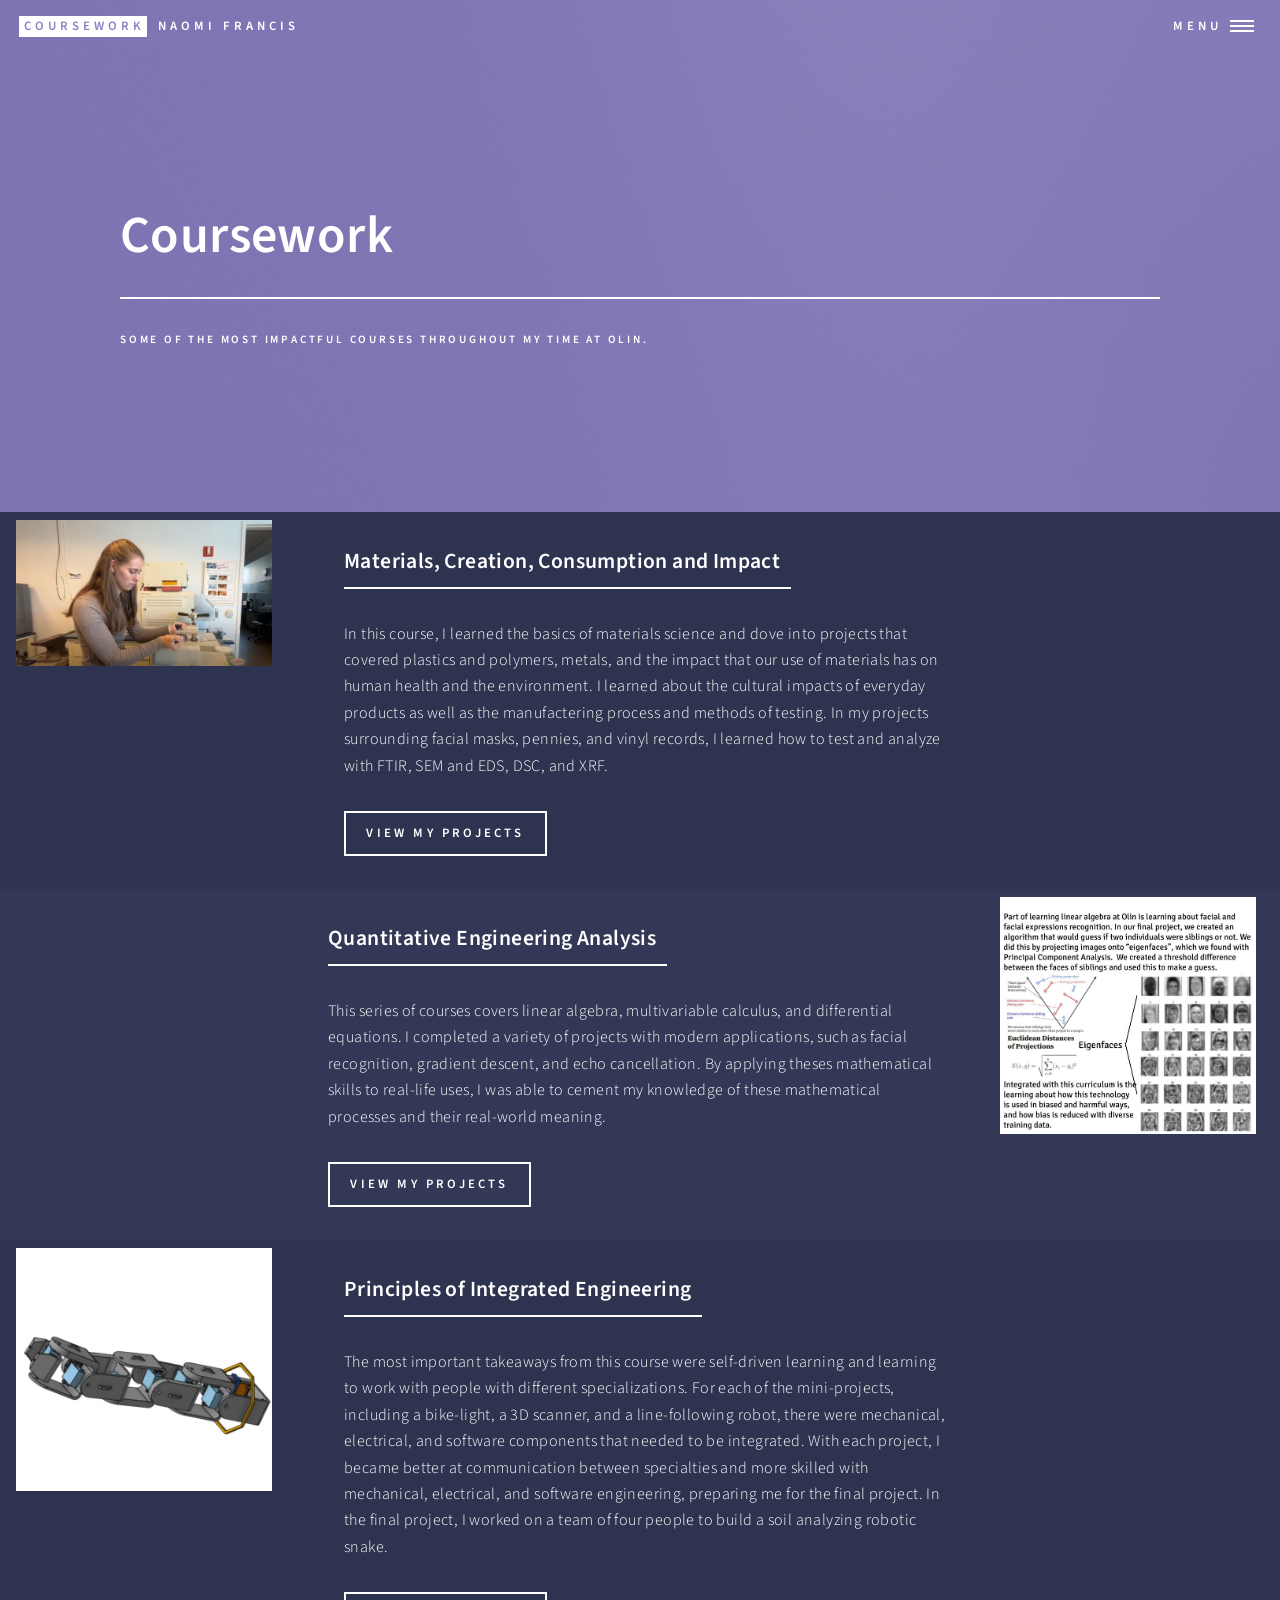
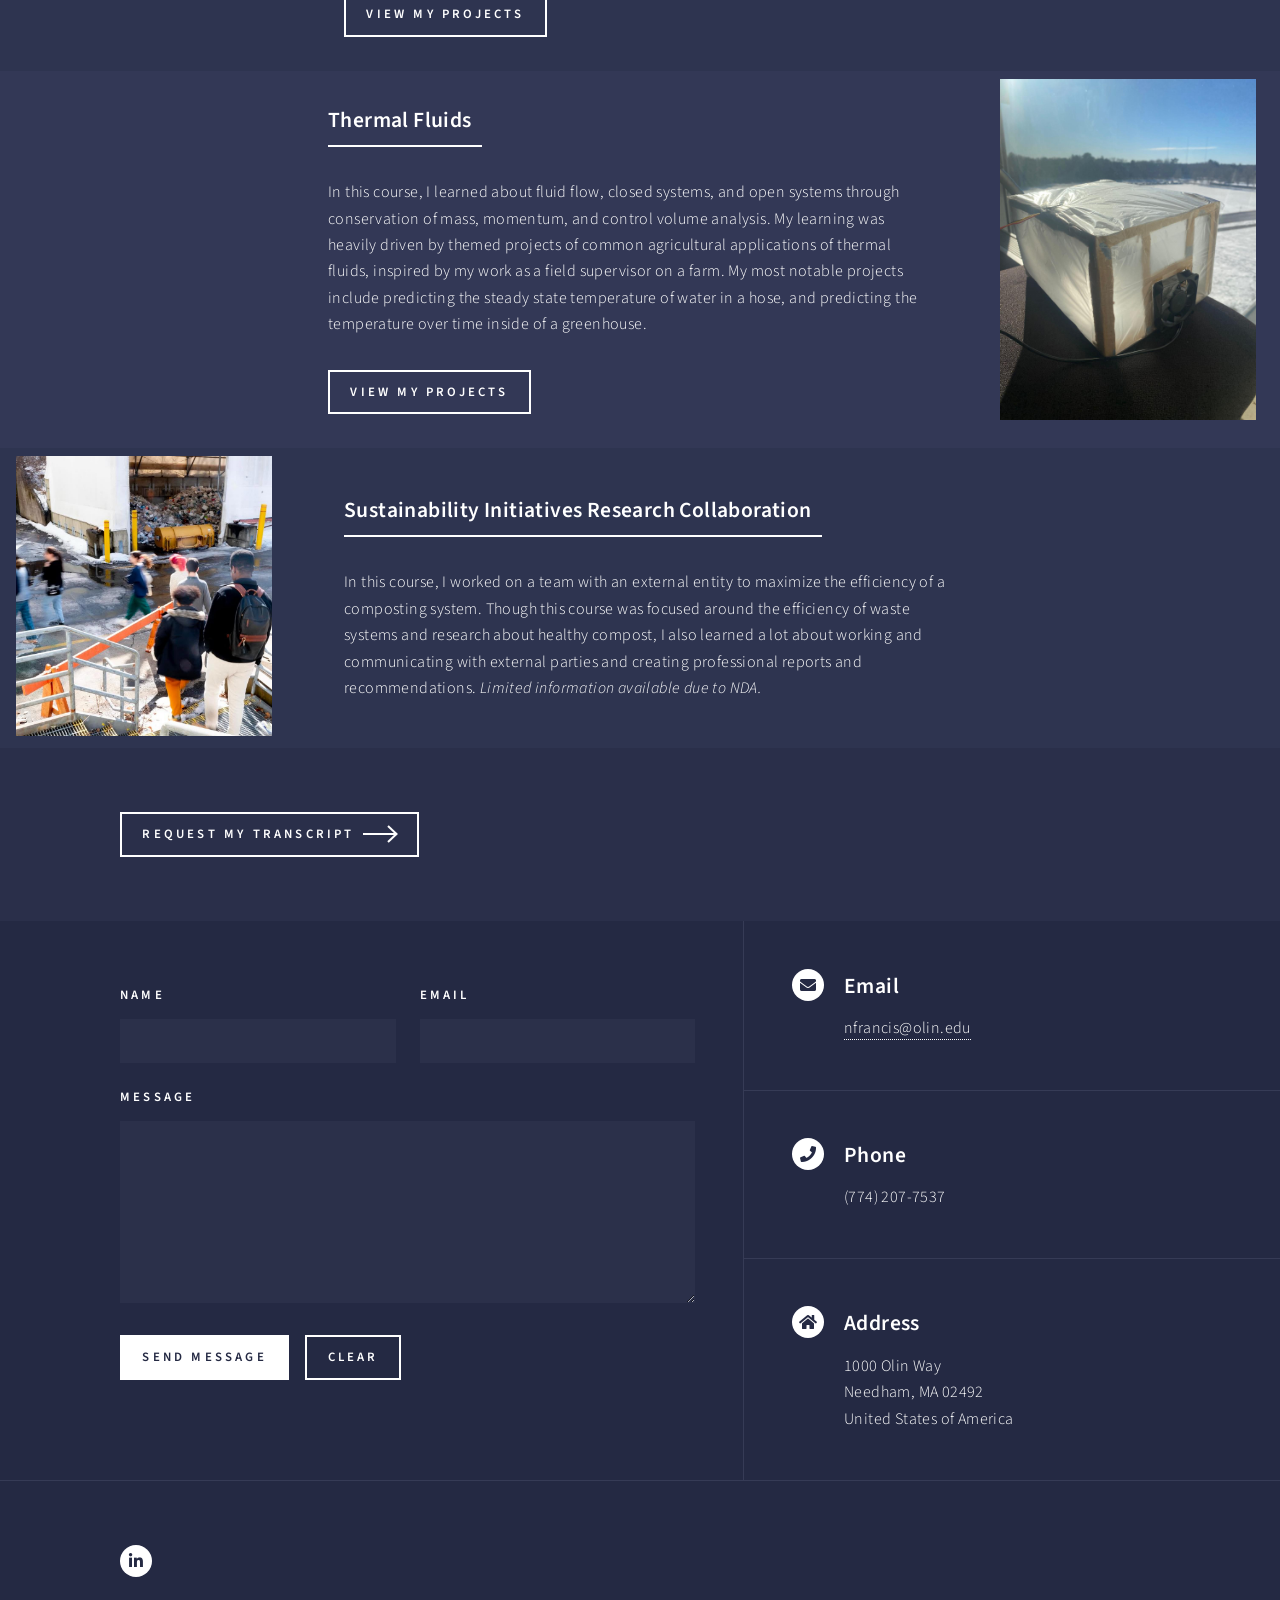
==== coursework.html @ d0ff85a9 "Add files via upload" ====
<!DOCTYPE HTML>
<!--
	Forty by HTML5 UP
	html5up.net | @ajlkn
	Free for personal and commercial use under the CCA 3.0 license (html5up.net/license)
-->
<html>
	<head>
		<title>Coursework - Naomi Francis</title>
		<meta charset="utf-8" />
		<meta name="viewport" content="width=device-width, initial-scale=1, user-scalable=no" />
		<link rel="stylesheet" href="assets/css/main.css" />
		<noscript><link rel="stylesheet" href="assets/css/noscript.css" /></noscript>
	</head>
	<body class="is-preload">

		<!-- Wrapper -->
			<div id="wrapper">

				<!-- Header -->
				<!-- Note: The "styleN" class below should match that of the banner element. -->
					<header id="header" class="alt style2">
						<a href="index.html" class="logo"><strong>Coursework</strong> <span>Naomi Francis</span></a>
						<nav>
							<a href="#menu">Menu</a>
						</nav>
					</header>

				<!-- Menu -->
					<nav id="menu">
						<ul class="links">
							<li><a href="index.html">Home</a></li>
							<li><a href="projects.html">Projects</a></li>
							<li><a href="coursework.html">Coursework</a></li>
						</ul>
						<ul class="actions stacked">
							<li><a href="mailto:nfrancis@olin.edu" class="button primary fit">Contact Me</a></li>
						</ul>
					</nav>

				<!-- Banner -->
				<!-- Note: The "styleN" class below should match that of the header element. -->
					<section id="banner" class="style2">
						<div class="inner">
							<span class="image">
								<img src="images/pic07.jpg" alt="" />
							</span>
							<header class="major">
								<h1>Coursework</h1>
							</header>
							<div class="content">
								<p>Some of the most impactful courses throughout my time at Olin.</p>
							</div>
						</div>
					</section>

				<!-- Main -->
					<div id="main">
						<!-- Two -->
							<section id="two" class="spotlights">
								<section>
									<a href="mcci.html" class="image left">
										<img src="images/naomi_mcci.jpg" alt="" data-position="center center" />
									</a>
									<div class="content">
										<div class="inner">
											<header class="major">
												<h3>Materials, Creation, Consumption and Impact</h3>
											</header>
											<p>In this course, I learned the basics of materials science and dove into projects that covered plastics and polymers, metals, and the impact that our use of materials has on human health and the environment. I learned about the cultural impacts of everyday products as well as the manufactering process and methods of testing. In my projects surrounding facial masks, pennies, and vinyl records, I learned how to test and analyze with FTIR, SEM and EDS, DSC, and XRF.</p>
											<ul class="actions">
												<li><a href="mcci.html" class="button">View my Projects</a></li>
											</ul>
										</div>
									</div>
								</section>
								<section id="two" class="spotlights">
								
									<a href="qea.html" class="image left">
										<img src="images/facerecognition.jpg" alt="" data-position="center center" />
									</a>
									<div class="content">
										<div class="inner">
											<header class="major">
												<h3>Quantitative Engineering Analysis</h3>
											</header>
											<p>This series of courses covers linear algebra, multivariable calculus, and differential equations. I completed a variety of projects with modern applications, such as facial recognition, gradient descent, and echo cancellation. By applying theses mathematical skills to real-life uses, I was able to cement my knowledge of these mathematical processes and their real-world meaning.</p>
											<ul class="actions">
												<li><a href="qea.html" class="button">View my Projects</a></li>
											</ul>
										</div>
									</div>
								</section>
                                <section id="two" class="spotlights">
								
									<a href="pie.html" class="image left">
										<img src="images/cad_assembly_skeleton.jpg" alt="" data-position="center center" />
									</a>
									<div class="content">
										<div class="inner">
											<header class="major">
												<h3>Principles of Integrated Engineering</h3>
											</header>
											<p>The most important takeaways from this course were self-driven learning and learning to work with people with different specializations. For each of the mini-projects, including a bike-light, a 3D scanner, and a line-following robot, there were mechanical, electrical, and software components that needed to be integrated. With each project, I became better at communication between specialties and more skilled with mechanical, electrical, and software engineering, preparing me for the final project. In the final project, I worked on a team of four people to build a soil analyzing robotic snake.</p>
											<ul class="actions">
												<li><a href="pie.html" class="button">View My Projects</a></li>
											</ul>
										</div>
									</div>
								</section>
                                <section id="two" class="spotlights">
								
									<a href="thermo.html" class="image left">
										<img src="images/thermo_greenhouse.jpeg" alt="" data-position="center center" />
									</a>
									<div class="content">
										<div class="inner">
											<header class="major">
												<h3>Thermal Fluids</h3>
											</header>
											<p>In this course, I learned about fluid flow, closed systems, and open systems through conservation of mass, momentum, and control volume analysis. My learning was heavily driven by themed projects of common agricultural applications of thermal fluids, inspired by my work as a field supervisor on a farm. My most notable projects include predicting the steady state temperature of water in a hose, and predicting the temperature over time inside of a greenhouse.</p>
											<ul class="actions">
												<li><a href="thermo.html" class="button">View My Projects</a></li>
											</ul>
										</div>
									</div>
								</section>
                                <section id="two" class="spotlights">
								
									<a href="https://www.instagram.com/p/DHBxiV6Ohx3/?igsh=YmY4MmhhcHZzOHc2" class="image left">
										<img src="images/sirc_phot.jpg" alt="" data-position="center center" />
									</a>
									<div class="content">
										<div class="inner"> 
											<header class="major">
												<h3>Sustainability Initiatives Research Collaboration</h3>
											</header>
											<p>In this course, I worked on a team with an external entity to maximize the efficiency of a composting system. Though this course was focused around the efficiency of waste systems and research about healthy compost, I also learned a lot about working and communicating with external parties and creating professional reports and recommendations. <italic>Limited information available due to NDA.</italic></p>
										</div>
									</div>
								</section>
                            </section>
						<!-- Three - request a transcript -->
							<section id="three">
								<div class="inner">
									<ul class="actions">
										<li><a href="mailto:nfrancis@olin.edu?subject=Transcript%20Request&body=I%20would%20like%20to%20be%20sent%20a%20copy%20of%20your%20transcript." class="button next">Request My Transcript</a></li>
									</ul>
								</div>
							</section>

					</div>

				<!-- Contact -->
					<section id="contact">
						<div class="inner">
							<section>
								<form method="post" action="https://formspree.io/f/xkogjvvo">
									<div class="fields">
										<div class="field half">
											<label for="name">Name</label>
											<input type="text" name="name" id="name" />
										</div>
										<div class="field half">
											<label for="email">Email</label>
											<input type="text" name="email" id="email" />
										</div>
										<div class="field">
											<label for="message">Message</label>
											<textarea name="message" id="message" rows="6"></textarea>
										</div>
									</div>
									<ul class="actions">
										<li><input type="submit" value="Send Message" class="primary" /></li>
										<li><input type="reset" value="Clear" /></li>
									</ul>
								</form>
							</section>
							<section class="split">
								<section>
									<div class="contact-method">
										<span class="icon solid alt fa-envelope"></span>
										<h3>Email</h3>
										<a href="mailto:nfrancis@olin.edu">nfrancis@olin.edu</a>
									</div>
								</section>
								<section>
									<div class="contact-method">
										<span class="icon solid alt fa-phone"></span>
										<h3>Phone</h3>
										<span>(774) 207-7537</span>
									</div>
								</section>
								<section>
									<div class="contact-method">
										<span class="icon solid alt fa-home"></span>
										<h3>Address</h3>
										<span>1000 Olin Way<br />
										Needham, MA 02492<br />
										United States of America</span>
									</div>
								</section>
							</section>
						</div>
					</section>

				<!-- Footer -->
					<footer id="footer">
						<div class="inner">
							<ul class="icons">
								<li><a href="https://www.linkedin.com/in/naomi-francis-53408a328/" class="icon brands alt fa-linkedin-in"><span class="label">LinkedIn</span></a></li>
							</ul>
							
						</div>
					</footer>

			</div>

		<!-- Scripts -->
			<script src="assets/js/jquery.min.js"></script>
			<script src="assets/js/jquery.scrolly.min.js"></script>
			<script src="assets/js/jquery.scrollex.min.js"></script>
			<script src="assets/js/browser.min.js"></script>
			<script src="assets/js/breakpoints.min.js"></script>
			<script src="assets/js/util.js"></script>
			<script src="assets/js/main.js"></script>

	</body>
</html>
---- assets/css/main.css ----
@import url(fontawesome-all.min.css);
@import url("https://fonts.googleapis.com/css?family=Source+Sans+Pro:300,300italic,600,600italic");

/*
	Forty by HTML5 UP
	html5up.net | @ajlkn
	Free for personal and commercial use under the CCA 3.0 license (html5up.net/license)
*/

html, body, div, span, applet, object,
iframe, h1, h2, h3, h4, h5, h6, p, blockquote,
pre, a, abbr, acronym, address, big, cite,
code, del, dfn, em, img, ins, kbd, q, s, samp,
small, strike, strong, sub, sup, tt, var, b,
u, i, center, dl, dt, dd, ol, ul, li, fieldset,
form, label, legend, table, caption, tbody,
tfoot, thead, tr, th, td, article, aside,
canvas, details, embed, figure, figcaption,
footer, header, hgroup, menu, nav, output, ruby,
section, summary, time, mark, audio, video {
	margin: 0;
	padding: 0;
	border: 0;
	font-size: 100%;
	font: inherit;
	vertical-align: baseline;}

article, aside, details, figcaption, figure,
footer, header, hgroup, menu, nav, section {
	display: block;}

body {
	line-height: 1;
}

ol, ul {
	list-style: none;
}

blockquote, q {
	quotes: none;
}

	blockquote:before, blockquote:after, q:before, q:after {
		content: '';
		content: none;
	}

table {
	border-collapse: collapse;
	border-spacing: 0;
}

body {
	-webkit-text-size-adjust: none;
}

mark {
	background-color: transparent;
	color: inherit;
}

input::-moz-focus-inner {
	border: 0;
	padding: 0;
}

input, select, textarea {
	-moz-appearance: none;
	-webkit-appearance: none;
	-ms-appearance: none;
	appearance: none;
}

/* Basic */

	@-ms-viewport {
		width: device-width;
	}

	body {
		-ms-overflow-style: scrollbar;
	}

	@media screen and (max-width: 480px) {

		html, body {
			min-width: 320px;
		}

	}

	html {
		box-sizing: border-box;
	}

	*, *:before, *:after {
		box-sizing: inherit;
	}

	body {
		background: #242943;
	}

		body.is-preload *, body.is-preload *:before, body.is-preload *:after {
			-moz-animation: none !important;
			-webkit-animation: none !important;
			-ms-animation: none !important;
			animation: none !important;
			-moz-transition: none !important;
			-webkit-transition: none !important;
			-ms-transition: none !important;
			transition: none !important;
		}

/* Type */

	body, input, select, textarea {
		color: #ffffff;
		font-family: "Source Sans Pro", Helvetica, sans-serif;
		font-size: 17pt;
		font-weight: 300;
		letter-spacing: 0.025em;
		line-height: 1.65;
	}

		@media screen and (max-width: 1680px) {

			body, input, select, textarea {
				font-size: 14pt;
			}

		}

		@media screen and (max-width: 1280px) {

			body, input, select, textarea {
				font-size: 12pt;
			}

		}

		@media screen and (max-width: 360px) {

			body, input, select, textarea {
				font-size: 11pt;
			}

		}

	a {
		-moz-transition: color 0.2s ease-in-out, border-bottom-color 0.2s ease-in-out;
		-webkit-transition: color 0.2s ease-in-out, border-bottom-color 0.2s ease-in-out;
		-ms-transition: color 0.2s ease-in-out, border-bottom-color 0.2s ease-in-out;
		transition: color 0.2s ease-in-out, border-bottom-color 0.2s ease-in-out;
		border-bottom: dotted 1px;
		color: inherit;
		text-decoration: none;
	}

		a:hover {
			border-bottom-color: transparent;
			color: #9bf1ff !important;
		}

		a:active {
			color: #53e3fb !important;
		}

	strong, b {
		color: #ffffff;
		font-weight: 600;
	}

	em, i {
		font-style: italic;
	}

	p {
		margin: 0 0 2em 0;
	}

	h1, h2, h3, h4, h5, h6 {
		color: #ffffff;
		font-weight: 600;
		line-height: 1.65;
		margin: 0 0 1em 0;
	}

		h1 a, h2 a, h3 a, h4 a, h5 a, h6 a {
			color: inherit;
			border-bottom: 0;
		}

	h1 {
		font-size: 2.5em;
	}

	h2 {
		font-size: 1.75em;
	}

	h3 {
		font-size: 1.35em;
	}

	h4 {
		font-size: 1.1em;
	}

	h5 {
		font-size: 0.9em;
	}

	h6 {
		font-size: 0.7em;
	}

	@media screen and (max-width: 736px) {

		h1 {
			font-size: 2em;
		}

		h2 {
			font-size: 1.5em;
		}

		h3 {
			font-size: 1.25em;
		}

	}

	sub {
		font-size: 0.8em;
		position: relative;
		top: 0.5em;
	}

	sup {
		font-size: 0.8em;
		position: relative;
		top: -0.5em;
	}

	blockquote {
		border-left: solid 4px rgba(212, 212, 255, 0.1);
		font-style: italic;
		margin: 0 0 2em 0;
		padding: 0.5em 0 0.5em 2em;
	}

	italic {
		font-style: italic;
	}

	code {
		background: rgba(212, 212, 255, 0.035);
		font-family: "Courier New", monospace;
		font-size: 0.9em;
		margin: 0 0.25em;
		padding: 0.25em 0.65em;
	}

	pre {
		-webkit-overflow-scrolling: touch;
		font-family: "Courier New", monospace;
		font-size: 0.9em;
		margin: 0 0 2em 0;
	}

		pre code {
			display: block;
			line-height: 1.75;
			padding: 1em 1.5em;
			overflow-x: auto;
		}

	hr {
		border: 0;
		border-bottom: solid 1px rgba(212, 212, 255, 0.1);
		margin: 2em 0;
	}

		hr.major {
			margin: 3em 0;
		}

	.align-left {
		text-align: left;
	}

	.align-center {
		text-align: center;
	}

	.align-right {
		text-align: right;
	}

/* Row */

	.row {
		display: flex;
		flex-wrap: wrap;
		box-sizing: border-box;
		align-items: stretch;
	}

		.row > * {
			box-sizing: border-box;
		}

		.row.gtr-uniform > * > :last-child {
			margin-bottom: 0;
		}

		.row.aln-left {
			justify-content: flex-start;
		}

		.row.aln-center {
			justify-content: center;
		}

		.row.aln-right {
			justify-content: flex-end;
		}

		.row.aln-top {
			align-items: flex-start;
		}

		.row.aln-middle {
			align-items: center;
		}

		.row.aln-bottom {
			align-items: flex-end;
		}

		.row > .imp {
			order: -1;
		}

		.row > .col-1 {
			width: 8.33333%;
		}

		.row > .off-1 {
			margin-left: 8.33333%;
		}

		.row > .col-2 {
			width: 16.66667%;
		}

		.row > .off-2 {
			margin-left: 16.66667%;
		}

		.row > .col-3 {
			width: 25%;
		}

		.row > .off-3 {
			margin-left: 25%;
		}

		.row > .col-4 {
			width: 33.33333%;
		}

		.row > .off-4 {
			margin-left: 33.33333%;
		}

		.row > .col-5 {
			width: 41.66667%;
		}

		.row > .off-5 {
			margin-left: 41.66667%;
		}

		.row > .col-6 {
			width: 50%;
		}

		.row > .off-6 {
			margin-left: 50%;
		}

		.row > .col-7 {
			width: 58.33333%;
		}

		.row > .off-7 {
			margin-left: 58.33333%;
		}

		.row > .col-8 {
			width: 66.66667%;
		}

		.row > .off-8 {
			margin-left: 66.66667%;
		}

		.row > .col-9 {
			width: 75%;
		}

		.row > .off-9 {
			margin-left: 75%;
		}

		.row > .col-10 {
			width: 83.33333%;
		}

		.row > .off-10 {
			margin-left: 83.33333%;
		}

		.row > .col-11 {
			width: 91.66667%;
		}

		.row > .off-11 {
			margin-left: 91.66667%;
		}

		.row > .col-12 {
			width: 100%;
		}

		.row > .off-12 {
			margin-left: 100%;
		}

		.row.gtr-0 {
			margin-top: 0;
			margin-left: 0em;
		}

			.row.gtr-0 > * {
				padding: 0 0 0 0em;
			}

			.row.gtr-0.gtr-uniform {
				margin-top: 0em;
			}

				.row.gtr-0.gtr-uniform > * {
					padding-top: 0em;
				}

		.row.gtr-25 {
			margin-top: 0;
			margin-left: -0.5em;
		}

			.row.gtr-25 > * {
				padding: 0 0 0 0.5em;
			}

			.row.gtr-25.gtr-uniform {
				margin-top: -0.5em;
			}

				.row.gtr-25.gtr-uniform > * {
					padding-top: 0.5em;
				}

		.row.gtr-50 {
			margin-top: 0;
			margin-left: -1em;
		}

			.row.gtr-50 > * {
				padding: 0 0 0 1em;
			}

			.row.gtr-50.gtr-uniform {
				margin-top: -1em;
			}

				.row.gtr-50.gtr-uniform > * {
					padding-top: 1em;
				}

		.row {
			margin-top: 0;
			margin-left: -2em;
		}

			.row > * {
				padding: 0 0 0 2em;
			}

			.row.gtr-uniform {
				margin-top: -2em;
			}

				.row.gtr-uniform > * {
					padding-top: 2em;
				}

		.row.gtr-150 {
			margin-top: 0;
			margin-left: -3em;
		}

			.row.gtr-150 > * {
				padding: 0 0 0 3em;
			}

			.row.gtr-150.gtr-uniform {
				margin-top: -3em;
			}

				.row.gtr-150.gtr-uniform > * {
					padding-top: 3em;
				}

		.row.gtr-200 {
			margin-top: 0;
			margin-left: -4em;
		}

			.row.gtr-200 > * {
				padding: 0 0 0 4em;
			}

			.row.gtr-200.gtr-uniform {
				margin-top: -4em;
			}

				.row.gtr-200.gtr-uniform > * {
					padding-top: 4em;
				}

		@media screen and (max-width: 1680px) {

			.row {
				display: flex;
				flex-wrap: wrap;
				box-sizing: border-box;
				align-items: stretch;
			}

				.row > * {
					box-sizing: border-box;
				}

				.row.gtr-uniform > * > :last-child {
					margin-bottom: 0;
				}

				.row.aln-left {
					justify-content: flex-start;
				}

				.row.aln-center {
					justify-content: center;
				}

				.row.aln-right {
					justify-content: flex-end;
				}

				.row.aln-top {
					align-items: flex-start;
				}

				.row.aln-middle {
					align-items: center;
				}

				.row.aln-bottom {
					align-items: flex-end;
				}

				.row > .imp-xlarge {
					order: -1;
				}

				.row > .col-1-xlarge {
					width: 8.33333%;
				}

				.row > .off-1-xlarge {
					margin-left: 8.33333%;
				}

				.row > .col-2-xlarge {
					width: 16.66667%;
				}

				.row > .off-2-xlarge {
					margin-left: 16.66667%;
				}

				.row > .col-3-xlarge {
					width: 25%;
				}

				.row > .off-3-xlarge {
					margin-left: 25%;
				}

				.row > .col-4-xlarge {
					width: 33.33333%;
				}

				.row > .off-4-xlarge {
					margin-left: 33.33333%;
				}

				.row > .col-5-xlarge {
					width: 41.66667%;
				}

				.row > .off-5-xlarge {
					margin-left: 41.66667%;
				}

				.row > .col-6-xlarge {
					width: 50%;
				}

				.row > .off-6-xlarge {
					margin-left: 50%;
				}

				.row > .col-7-xlarge {
					width: 58.33333%;
				}

				.row > .off-7-xlarge {
					margin-left: 58.33333%;
				}

				.row > .col-8-xlarge {
					width: 66.66667%;
				}

				.row > .off-8-xlarge {
					margin-left: 66.66667%;
				}

				.row > .col-9-xlarge {
					width: 75%;
				}

				.row > .off-9-xlarge {
					margin-left: 75%;
				}

				.row > .col-10-xlarge {
					width: 83.33333%;
				}

				.row > .off-10-xlarge {
					margin-left: 83.33333%;
				}

				.row > .col-11-xlarge {
					width: 91.66667%;
				}

				.row > .off-11-xlarge {
					margin-left: 91.66667%;
				}

				.row > .col-12-xlarge {
					width: 100%;
				}

				.row > .off-12-xlarge {
					margin-left: 100%;
				}

				.row.gtr-0 {
					margin-top: 0;
					margin-left: 0em;
				}

					.row.gtr-0 > * {
						padding: 0 0 0 0em;
					}

					.row.gtr-0.gtr-uniform {
						margin-top: 0em;
					}

						.row.gtr-0.gtr-uniform > * {
							padding-top: 0em;
						}

				.row.gtr-25 {
					margin-top: 0;
					margin-left: -0.5em;
				}

					.row.gtr-25 > * {
						padding: 0 0 0 0.5em;
					}

					.row.gtr-25.gtr-uniform {
						margin-top: -0.5em;
					}

						.row.gtr-25.gtr-uniform > * {
							padding-top: 0.5em;
						}

				.row.gtr-50 {
					margin-top: 0;
					margin-left: -1em;
				}

					.row.gtr-50 > * {
						padding: 0 0 0 1em;
					}

					.row.gtr-50.gtr-uniform {
						margin-top: -1em;
					}

						.row.gtr-50.gtr-uniform > * {
							padding-top: 1em;
						}

				.row {
					margin-top: 0;
					margin-left: -2em;
				}

					.row > * {
						padding: 0 0 0 2em;
					}

					.row.gtr-uniform {
						margin-top: -2em;
					}

						.row.gtr-uniform > * {
							padding-top: 2em;
						}

				.row.gtr-150 {
					margin-top: 0;
					margin-left: -3em;
				}

					.row.gtr-150 > * {
						padding: 0 0 0 3em;
					}

					.row.gtr-150.gtr-uniform {
						margin-top: -3em;
					}

						.row.gtr-150.gtr-uniform > * {
							padding-top: 3em;
						}

				.row.gtr-200 {
					margin-top: 0;
					margin-left: -4em;
				}

					.row.gtr-200 > * {
						padding: 0 0 0 4em;
					}

					.row.gtr-200.gtr-uniform {
						margin-top: -4em;
					}

						.row.gtr-200.gtr-uniform > * {
							padding-top: 4em;
						}

		}

		@media screen and (max-width: 1280px) {

			.row {
				display: flex;
				flex-wrap: wrap;
				box-sizing: border-box;
				align-items: stretch;
			}

				.row > * {
					box-sizing: border-box;
				}

				.row.gtr-uniform > * > :last-child {
					margin-bottom: 0;
				}

				.row.aln-left {
					justify-content: flex-start;
				}

				.row.aln-center {
					justify-content: center;
				}

				.row.aln-right {
					justify-content: flex-end;
				}

				.row.aln-top {
					align-items: flex-start;
				}

				.row.aln-middle {
					align-items: center;
				}

				.row.aln-bottom {
					align-items: flex-end;
				}

				.row > .imp-large {
					order: -1;
				}

				.row > .col-1-large {
					width: 8.33333%;
				}

				.row > .off-1-large {
					margin-left: 8.33333%;
				}

				.row > .col-2-large {
					width: 16.66667%;
				}

				.row > .off-2-large {
					margin-left: 16.66667%;
				}

				.row > .col-3-large {
					width: 25%;
				}

				.row > .off-3-large {
					margin-left: 25%;
				}

				.row > .col-4-large {
					width: 33.33333%;
				}

				.row > .off-4-large {
					margin-left: 33.33333%;
				}

				.row > .col-5-large {
					width: 41.66667%;
				}

				.row > .off-5-large {
					margin-left: 41.66667%;
				}

				.row > .col-6-large {
					width: 50%;
				}

				.row > .off-6-large {
					margin-left: 50%;
				}

				.row > .col-7-large {
					width: 58.33333%;
				}

				.row > .off-7-large {
					margin-left: 58.33333%;
				}

				.row > .col-8-large {
					width: 66.66667%;
				}

				.row > .off-8-large {
					margin-left: 66.66667%;
				}

				.row > .col-9-large {
					width: 75%;
				}

				.row > .off-9-large {
					margin-left: 75%;
				}

				.row > .col-10-large {
					width: 83.33333%;
				}

				.row > .off-10-large {
					margin-left: 83.33333%;
				}

				.row > .col-11-large {
					width: 91.66667%;
				}

				.row > .off-11-large {
					margin-left: 91.66667%;
				}

				.row > .col-12-large {
					width: 100%;
				}

				.row > .off-12-large {
					margin-left: 100%;
				}

				.row.gtr-0 {
					margin-top: 0;
					margin-left: 0em;
				}

					.row.gtr-0 > * {
						padding: 0 0 0 0em;
					}

					.row.gtr-0.gtr-uniform {
						margin-top: 0em;
					}

						.row.gtr-0.gtr-uniform > * {
							padding-top: 0em;
						}

				.row.gtr-25 {
					margin-top: 0;
					margin-left: -0.375em;
				}

					.row.gtr-25 > * {
						padding: 0 0 0 0.375em;
					}

					.row.gtr-25.gtr-uniform {
						margin-top: -0.375em;
					}

						.row.gtr-25.gtr-uniform > * {
							padding-top: 0.375em;
						}

				.row.gtr-50 {
					margin-top: 0;
					margin-left: -0.75em;
				}

					.row.gtr-50 > * {
						padding: 0 0 0 0.75em;
					}

					.row.gtr-50.gtr-uniform {
						margin-top: -0.75em;
					}

						.row.gtr-50.gtr-uniform > * {
							padding-top: 0.75em;
						}

				.row {
					margin-top: 0;
					margin-left: -1.5em;
				}

					.row > * {
						padding: 0 0 0 1.5em;
					}

					.row.gtr-uniform {
						margin-top: -1.5em;
					}

						.row.gtr-uniform > * {
							padding-top: 1.5em;
						}

				.row.gtr-150 {
					margin-top: 0;
					margin-left: -2.25em;
				}

					.row.gtr-150 > * {
						padding: 0 0 0 2.25em;
					}

					.row.gtr-150.gtr-uniform {
						margin-top: -2.25em;
					}

						.row.gtr-150.gtr-uniform > * {
							padding-top: 2.25em;
						}

				.row.gtr-200 {
					margin-top: 0;
					margin-left: -3em;
				}

					.row.gtr-200 > * {
						padding: 0 0 0 3em;
					}

					.row.gtr-200.gtr-uniform {
						margin-top: -3em;
					}

						.row.gtr-200.gtr-uniform > * {
							padding-top: 3em;
						}

		}

		@media screen and (max-width: 980px) {

			.row {
				display: flex;
				flex-wrap: wrap;
				box-sizing: border-box;
				align-items: stretch;
			}

				.row > * {
					box-sizing: border-box;
				}

				.row.gtr-uniform > * > :last-child {
					margin-bottom: 0;
				}

				.row.aln-left {
					justify-content: flex-start;
				}

				.row.aln-center {
					justify-content: center;
				}

				.row.aln-right {
					justify-content: flex-end;
				}

				.row.aln-top {
					align-items: flex-start;
				}

				.row.aln-middle {
					align-items: center;
				}

				.row.aln-bottom {
					align-items: flex-end;
				}

				.row > .imp-medium {
					order: -1;
				}

				.row > .col-1-medium {
					width: 8.33333%;
				}

				.row > .off-1-medium {
					margin-left: 8.33333%;
				}

				.row > .col-2-medium {
					width: 16.66667%;
				}

				.row > .off-2-medium {
					margin-left: 16.66667%;
				}

				.row > .col-3-medium {
					width: 25%;
				}

				.row > .off-3-medium {
					margin-left: 25%;
				}

				.row > .col-4-medium {
					width: 33.33333%;
				}

				.row > .off-4-medium {
					margin-left: 33.33333%;
				}

				.row > .col-5-medium {
					width: 41.66667%;
				}

				.row > .off-5-medium {
					margin-left: 41.66667%;
				}

				.row > .col-6-medium {
					width: 50%;
				}

				.row > .off-6-medium {
					margin-left: 50%;
				}

				.row > .col-7-medium {
					width: 58.33333%;
				}

				.row > .off-7-medium {
					margin-left: 58.33333%;
				}

				.row > .col-8-medium {
					width: 66.66667%;
				}

				.row > .off-8-medium {
					margin-left: 66.66667%;
				}

				.row > .col-9-medium {
					width: 75%;
				}

				.row > .off-9-medium {
					margin-left: 75%;
				}

				.row > .col-10-medium {
					width: 83.33333%;
				}

				.row > .off-10-medium {
					margin-left: 83.33333%;
				}

				.row > .col-11-medium {
					width: 91.66667%;
				}

				.row > .off-11-medium {
					margin-left: 91.66667%;
				}

				.row > .col-12-medium {
					width: 100%;
				}

				.row > .off-12-medium {
					margin-left: 100%;
				}

				.row.gtr-0 {
					margin-top: 0;
					margin-left: 0em;
				}

					.row.gtr-0 > * {
						padding: 0 0 0 0em;
					}

					.row.gtr-0.gtr-uniform {
						margin-top: 0em;
					}

						.row.gtr-0.gtr-uniform > * {
							padding-top: 0em;
						}

				.row.gtr-25 {
					margin-top: 0;
					margin-left: -0.375em;
				}

					.row.gtr-25 > * {
						padding: 0 0 0 0.375em;
					}

					.row.gtr-25.gtr-uniform {
						margin-top: -0.375em;
					}

						.row.gtr-25.gtr-uniform > * {
							padding-top: 0.375em;
						}

				.row.gtr-50 {
					margin-top: 0;
					margin-left: -0.75em;
				}

					.row.gtr-50 > * {
						padding: 0 0 0 0.75em;
					}

					.row.gtr-50.gtr-uniform {
						margin-top: -0.75em;
					}

						.row.gtr-50.gtr-uniform > * {
							padding-top: 0.75em;
						}

				.row {
					margin-top: 0;
					margin-left: -1.5em;
				}

					.row > * {
						padding: 0 0 0 1.5em;
					}

					.row.gtr-uniform {
						margin-top: -1.5em;
					}

						.row.gtr-uniform > * {
							padding-top: 1.5em;
						}

				.row.gtr-150 {
					margin-top: 0;
					margin-left: -2.25em;
				}

					.row.gtr-150 > * {
						padding: 0 0 0 2.25em;
					}

					.row.gtr-150.gtr-uniform {
						margin-top: -2.25em;
					}

						.row.gtr-150.gtr-uniform > * {
							padding-top: 2.25em;
						}

				.row.gtr-200 {
					margin-top: 0;
					margin-left: -3em;
				}

					.row.gtr-200 > * {
						padding: 0 0 0 3em;
					}

					.row.gtr-200.gtr-uniform {
						margin-top: -3em;
					}

						.row.gtr-200.gtr-uniform > * {
							padding-top: 3em;
						}

		}

		@media screen and (max-width: 736px) {

			.row {
				display: flex;
				flex-wrap: wrap;
				box-sizing: border-box;
				align-items: stretch;
			}

				.row > * {
					box-sizing: border-box;
				}

				.row.gtr-uniform > * > :last-child {
					margin-bottom: 0;
				}

				.row.aln-left {
					justify-content: flex-start;
				}

				.row.aln-center {
					justify-content: center;
				}

				.row.aln-right {
					justify-content: flex-end;
				}

				.row.aln-top {
					align-items: flex-start;
				}

				.row.aln-middle {
					align-items: center;
				}

				.row.aln-bottom {
					align-items: flex-end;
				}

				.row > .imp-small {
					order: -1;
				}

				.row > .col-1-small {
					width: 8.33333%;
				}

				.row > .off-1-small {
					margin-left: 8.33333%;
				}

				.row > .col-2-small {
					width: 16.66667%;
				}

				.row > .off-2-small {
					margin-left: 16.66667%;
				}

				.row > .col-3-small {
					width: 25%;
				}

				.row > .off-3-small {
					margin-left: 25%;
				}

				.row > .col-4-small {
					width: 33.33333%;
				}

				.row > .off-4-small {
					margin-left: 33.33333%;
				}

				.row > .col-5-small {
					width: 41.66667%;
				}

				.row > .off-5-small {
					margin-left: 41.66667%;
				}

				.row > .col-6-small {
					width: 50%;
				}

				.row > .off-6-small {
					margin-left: 50%;
				}

				.row > .col-7-small {
					width: 58.33333%;
				}

				.row > .off-7-small {
					margin-left: 58.33333%;
				}

				.row > .col-8-small {
					width: 66.66667%;
				}

				.row > .off-8-small {
					margin-left: 66.66667%;
				}

				.row > .col-9-small {
					width: 75%;
				}

				.row > .off-9-small {
					margin-left: 75%;
				}

				.row > .col-10-small {
					width: 83.33333%;
				}

				.row > .off-10-small {
					margin-left: 83.33333%;
				}

				.row > .col-11-small {
					width: 91.66667%;
				}

				.row > .off-11-small {
					margin-left: 91.66667%;
				}

				.row > .col-12-small {
					width: 100%;
				}

				.row > .off-12-small {
					margin-left: 100%;
				}

				.row.gtr-0 {
					margin-top: 0;
					margin-left: 0em;
				}

					.row.gtr-0 > * {
						padding: 0 0 0 0em;
					}

					.row.gtr-0.gtr-uniform {
						margin-top: 0em;
					}

						.row.gtr-0.gtr-uniform > * {
							padding-top: 0em;
						}

				.row.gtr-25 {
					margin-top: 0;
					margin-left: -0.3125em;
				}

					.row.gtr-25 > * {
						padding: 0 0 0 0.3125em;
					}

					.row.gtr-25.gtr-uniform {
						margin-top: -0.3125em;
					}

						.row.gtr-25.gtr-uniform > * {
							padding-top: 0.3125em;
						}

				.row.gtr-50 {
					margin-top: 0;
					margin-left: -0.625em;
				}

					.row.gtr-50 > * {
						padding: 0 0 0 0.625em;
					}

					.row.gtr-50.gtr-uniform {
						margin-top: -0.625em;
					}

						.row.gtr-50.gtr-uniform > * {
							padding-top: 0.625em;
						}

				.row {
					margin-top: 0;
					margin-left: -1.25em;
				}

					.row > * {
						padding: 0 0 0 1.25em;
					}

					.row.gtr-uniform {
						margin-top: -1.25em;
					}

						.row.gtr-uniform > * {
							padding-top: 1.25em;
						}

				.row.gtr-150 {
					margin-top: 0;
					margin-left: -1.875em;
				}

					.row.gtr-150 > * {
						padding: 0 0 0 1.875em;
					}

					.row.gtr-150.gtr-uniform {
						margin-top: -1.875em;
					}

						.row.gtr-150.gtr-uniform > * {
							padding-top: 1.875em;
						}

				.row.gtr-200 {
					margin-top: 0;
					margin-left: -2.5em;
				}

					.row.gtr-200 > * {
						padding: 0 0 0 2.5em;
					}

					.row.gtr-200.gtr-uniform {
						margin-top: -2.5em;
					}

						.row.gtr-200.gtr-uniform > * {
							padding-top: 2.5em;
						}

		}

		@media screen and (max-width: 480px) {

			.row {
				display: flex;
				flex-wrap: wrap;
				box-sizing: border-box;
				align-items: stretch;
			}

				.row > * {
					box-sizing: border-box;
				}

				.row.gtr-uniform > * > :last-child {
					margin-bottom: 0;
				}

				.row.aln-left {
					justify-content: flex-start;
				}

				.row.aln-center {
					justify-content: center;
				}

				.row.aln-right {
					justify-content: flex-end;
				}

				.row.aln-top {
					align-items: flex-start;
				}

				.row.aln-middle {
					align-items: center;
				}

				.row.aln-bottom {
					align-items: flex-end;
				}

				.row > .imp-xsmall {
					order: -1;
				}

				.row > .col-1-xsmall {
					width: 8.33333%;
				}

				.row > .off-1-xsmall {
					margin-left: 8.33333%;
				}

				.row > .col-2-xsmall {
					width: 16.66667%;
				}

				.row > .off-2-xsmall {
					margin-left: 16.66667%;
				}

				.row > .col-3-xsmall {
					width: 25%;
				}

				.row > .off-3-xsmall {
					margin-left: 25%;
				}

				.row > .col-4-xsmall {
					width: 33.33333%;
				}

				.row > .off-4-xsmall {
					margin-left: 33.33333%;
				}

				.row > .col-5-xsmall {
					width: 41.66667%;
				}

				.row > .off-5-xsmall {
					margin-left: 41.66667%;
				}

				.row > .col-6-xsmall {
					width: 50%;
				}

				.row > .off-6-xsmall {
					margin-left: 50%;
				}

				.row > .col-7-xsmall {
					width: 58.33333%;
				}

				.row > .off-7-xsmall {
					margin-left: 58.33333%;
				}

				.row > .col-8-xsmall {
					width: 66.66667%;
				}

				.row > .off-8-xsmall {
					margin-left: 66.66667%;
				}

				.row > .col-9-xsmall {
					width: 75%;
				}

				.row > .off-9-xsmall {
					margin-left: 75%;
				}

				.row > .col-10-xsmall {
					width: 83.33333%;
				}

				.row > .off-10-xsmall {
					margin-left: 83.33333%;
				}

				.row > .col-11-xsmall {
					width: 91.66667%;
				}

				.row > .off-11-xsmall {
					margin-left: 91.66667%;
				}

				.row > .col-12-xsmall {
					width: 100%;
				}

				.row > .off-12-xsmall {
					margin-left: 100%;
				}

				.row.gtr-0 {
					margin-top: 0;
					margin-left: 0em;
				}

					.row.gtr-0 > * {
						padding: 0 0 0 0em;
					}

					.row.gtr-0.gtr-uniform {
						margin-top: 0em;
					}

						.row.gtr-0.gtr-uniform > * {
							padding-top: 0em;
						}

				.row.gtr-25 {
					margin-top: 0;
					margin-left: -0.3125em;
				}

					.row.gtr-25 > * {
						padding: 0 0 0 0.3125em;
					}

					.row.gtr-25.gtr-uniform {
						margin-top: -0.3125em;
					}

						.row.gtr-25.gtr-uniform > * {
							padding-top: 0.3125em;
						}

				.row.gtr-50 {
					margin-top: 0;
					margin-left: -0.625em;
				}

					.row.gtr-50 > * {
						padding: 0 0 0 0.625em;
					}

					.row.gtr-50.gtr-uniform {
						margin-top: -0.625em;
					}

						.row.gtr-50.gtr-uniform > * {
							padding-top: 0.625em;
						}

				.row {
					margin-top: 0;
					margin-left: -1.25em;
				}

					.row > * {
						padding: 0 0 0 1.25em;
					}

					.row.gtr-uniform {
						margin-top: -1.25em;
					}

						.row.gtr-uniform > * {
							padding-top: 1.25em;
						}

				.row.gtr-150 {
					margin-top: 0;
					margin-left: -1.875em;
				}

					.row.gtr-150 > * {
						padding: 0 0 0 1.875em;
					}

					.row.gtr-150.gtr-uniform {
						margin-top: -1.875em;
					}

						.row.gtr-150.gtr-uniform > * {
							padding-top: 1.875em;
						}

				.row.gtr-200 {
					margin-top: 0;
					margin-left: -2.5em;
				}

					.row.gtr-200 > * {
						padding: 0 0 0 2.5em;
					}

					.row.gtr-200.gtr-uniform {
						margin-top: -2.5em;
					}

						.row.gtr-200.gtr-uniform > * {
							padding-top: 2.5em;
						}

		}

/* Section/Article */

	section.special, article.special {
		text-align: center;
	}

	header.major {
		width: -moz-max-content;
		width: -webkit-max-content;
		width: -ms-max-content;
		width: max-content;
		margin-bottom: 2em;
	}

		header.major > :first-child {
			margin-bottom: 0;
			width: calc(100% + 0.5em);
		}

			header.major > :first-child:after {
				content: '';
				background-color: #ffffff;
				display: block;
				height: 2px;
				margin: 0.325em 0 0.5em 0;
				width: 100%;
			}

		header.major > p {
			font-size: 0.7em;
			font-weight: 600;
			letter-spacing: 0.25em;
			margin-bottom: 0;
			text-transform: uppercase;
		}

		body.is-ie header.major > :first-child:after {
			max-width: 9em;
		}

		body.is-ie header.major > h1:after {
			max-width: 100% !important;
		}

	@media screen and (max-width: 736px) {

		header.major > p br {
			display: none;
		}

	}

/* Form */

	form {
		margin: 0 0 2em 0;
	}

		form > :last-child {
			margin-bottom: 0;
		}

		form > .fields {
			display: -moz-flex;
			display: -webkit-flex;
			display: -ms-flex;
			display: flex;
			-moz-flex-wrap: wrap;
			-webkit-flex-wrap: wrap;
			-ms-flex-wrap: wrap;
			flex-wrap: wrap;
			width: calc(100% + 3em);
			margin: -1.5em 0 2em -1.5em;
		}

			form > .fields > .field {
				-moz-flex-grow: 0;
				-webkit-flex-grow: 0;
				-ms-flex-grow: 0;
				flex-grow: 0;
				-moz-flex-shrink: 0;
				-webkit-flex-shrink: 0;
				-ms-flex-shrink: 0;
				flex-shrink: 0;
				padding: 1.5em 0 0 1.5em;
				width: calc(100% - 1.5em);
			}

				form > .fields > .field.half {
					width: calc(50% - 0.75em);
				}

				form > .fields > .field.third {
					width: calc(100%/3 - 0.5em);
				}

				form > .fields > .field.quarter {
					width: calc(25% - 0.375em);
				}

		@media screen and (max-width: 480px) {

			form > .fields {
				width: calc(100% + 3em);
				margin: -1.5em 0 2em -1.5em;
			}

				form > .fields > .field {
					padding: 1.5em 0 0 1.5em;
					width: calc(100% - 1.5em);
				}

					form > .fields > .field.half {
						width: calc(100% - 1.5em);
					}

					form > .fields > .field.third {
						width: calc(100% - 1.5em);
					}

					form > .fields > .field.quarter {
						width: calc(100% - 1.5em);
					}

		}

	label {
		color: #ffffff;
		display: block;
		font-size: 0.8em;
		font-weight: 600;
		letter-spacing: 0.25em;
		margin: 0 0 1em 0;
		text-transform: uppercase;
	}

	input[type="text"],
	input[type="password"],
	input[type="email"],
	input[type="tel"],
	input[type="search"],
	input[type="url"],
	select,
	textarea {
		-moz-appearance: none;
		-webkit-appearance: none;
		-ms-appearance: none;
		appearance: none;
		background: rgba(212, 212, 255, 0.035);
		border: none;
		border-radius: 0;
		color: inherit;
		display: block;
		outline: 0;
		padding: 0 1em;
		text-decoration: none;
		width: 100%;
	}

		input[type="text"]:invalid,
		input[type="password"]:invalid,
		input[type="email"]:invalid,
		input[type="tel"]:invalid,
		input[type="search"]:invalid,
		input[type="url"]:invalid,
		select:invalid,
		textarea:invalid {
			box-shadow: none;
		}

		input[type="text"]:focus,
		input[type="password"]:focus,
		input[type="email"]:focus,
		input[type="tel"]:focus,
		input[type="search"]:focus,
		input[type="url"]:focus,
		select:focus,
		textarea:focus {
			border-color: #9bf1ff;
			box-shadow: 0 0 0 2px #9bf1ff;
		}

	select {
		background-image: url("data:image/svg+xml;charset=utf8,%3Csvg xmlns='http://www.w3.org/2000/svg' width='40' height='40' preserveAspectRatio='none' viewBox='0 0 40 40'%3E%3Cpath d='M9.4,12.3l10.4,10.4l10.4-10.4c0.2-0.2,0.5-0.4,0.9-0.4c0.3,0,0.6,0.1,0.9,0.4l3.3,3.3c0.2,0.2,0.4,0.5,0.4,0.9 c0,0.4-0.1,0.6-0.4,0.9L20.7,31.9c-0.2,0.2-0.5,0.4-0.9,0.4c-0.3,0-0.6-0.1-0.9-0.4L4.3,17.3c-0.2-0.2-0.4-0.5-0.4-0.9 c0-0.4,0.1-0.6,0.4-0.9l3.3-3.3c0.2-0.2,0.5-0.4,0.9-0.4S9.1,12.1,9.4,12.3z' fill='rgba(212, 212, 255, 0.1)' /%3E%3C/svg%3E");
		background-size: 1.25rem;
		background-repeat: no-repeat;
		background-position: calc(100% - 1rem) center;
		height: 2.75em;
		padding-right: 2.75em;
		text-overflow: ellipsis;
	}

		select option {
			color: #ffffff;
			background: #242943;
		}

		select:focus::-ms-value {
			background-color: transparent;
		}

		select::-ms-expand {
			display: none;
		}

	input[type="text"],
	input[type="password"],
	input[type="email"],
	input[type="tel"],
	input[type="search"],
	input[type="url"],
	select {
		height: 2.75em;
	}

	textarea {
		padding: 0.75em 1em;
	}

	input[type="checkbox"],
	input[type="radio"] {
		-moz-appearance: none;
		-webkit-appearance: none;
		-ms-appearance: none;
		appearance: none;
		display: block;
		float: left;
		margin-right: -2em;
		opacity: 0;
		width: 1em;
		z-index: -1;
	}

		input[type="checkbox"] + label,
		input[type="radio"] + label {
			text-decoration: none;
			color: #ffffff;
			cursor: pointer;
			display: inline-block;
			font-weight: 300;
			padding-left: 2.65em;
			padding-right: 0.75em;
			position: relative;
		}

			input[type="checkbox"] + label:before,
			input[type="radio"] + label:before {
				-moz-osx-font-smoothing: grayscale;
				-webkit-font-smoothing: antialiased;
				display: inline-block;
				font-style: normal;
				font-variant: normal;
				text-rendering: auto;
				line-height: 1;
				text-transform: none !important;
				font-family: 'Font Awesome 5 Free';
				font-weight: 900;
			}

			input[type="checkbox"] + label:before,
			input[type="radio"] + label:before {
				background: rgba(212, 212, 255, 0.035);
				content: '';
				display: inline-block;
				font-size: 0.8em;
				height: 2.0625em;
				left: 0;
				letter-spacing: 0;
				line-height: 2.0625em;
				position: absolute;
				text-align: center;
				top: 0;
				width: 2.0625em;
			}

		input[type="checkbox"]:checked + label:before,
		input[type="radio"]:checked + label:before {
			background: #ffffff;
			border-color: #9bf1ff;
			content: '\f00c';
			color: #242943;
		}

		input[type="checkbox"]:focus + label:before,
		input[type="radio"]:focus + label:before {
			box-shadow: 0 0 0 2px #9bf1ff;
		}

	input[type="radio"] + label:before {
		border-radius: 100%;
	}

	::-webkit-input-placeholder {
		color: rgba(244, 244, 255, 0.2) !important;
		opacity: 1.0;
	}

	:-moz-placeholder {
		color: rgba(244, 244, 255, 0.2) !important;
		opacity: 1.0;
	}

	::-moz-placeholder {
		color: rgba(244, 244, 255, 0.2) !important;
		opacity: 1.0;
	}

	:-ms-input-placeholder {
		color: rgba(244, 244, 255, 0.2) !important;
		opacity: 1.0;
	}

/* Box */

	.box {
		border: solid 1px rgba(212, 212, 255, 0.1);
		margin-bottom: 2em;
		padding: 1.5em;
	}

		.box > :last-child,
		.box > :last-child > :last-child,
		.box > :last-child > :last-child > :last-child {
			margin-bottom: 0;
		}

		.box.alt {
			border: 0;
			border-radius: 0;
			padding: 0;
		}

/* Icon */

	.icon {
		text-decoration: none;
		border-bottom: none;
		position: relative;
	}

		.icon:before {
			-moz-osx-font-smoothing: grayscale;
			-webkit-font-smoothing: antialiased;
			display: inline-block;
			font-style: normal;
			font-variant: normal;
			text-rendering: auto;
			line-height: 1;
			text-transform: none !important;
			font-family: 'Font Awesome 5 Free';
			font-weight: 400;
		}

		.icon > .label {
			display: none;
		}

		.icon:before {
			line-height: inherit;
		}

		.icon.solid:before {
			font-weight: 900;
		}

		.icon.brands:before {
			font-family: 'Font Awesome 5 Brands';
		}

		.icon.alt:before {
			background-color: #ffffff;
			border-radius: 100%;
			color: #242943;
			display: inline-block;
			height: 2em;
			line-height: 2em;
			text-align: center;
			width: 2em;
		}

	a.icon.alt:before {
		-moz-transition: background-color 0.2s ease-in-out;
		-webkit-transition: background-color 0.2s ease-in-out;
		-ms-transition: background-color 0.2s ease-in-out;
		transition: background-color 0.2s ease-in-out;
	}

	a.icon.alt:hover:before {
		background-color: #6fc3df;
	}

	a.icon.alt:active:before {
		background-color: #37a6cb;
	}

/* Image */

	.image {
		border: 0;
		display: inline-block;
		position: relative;
	}

		.image img {
			display: block;
		}

		.image.left, .image.right {
			max-width: 20%;
		}

			.image.left img, .image.right img {
				width: 100%;
			}

		.image.left {
			float: left;
			margin: 0 1.5em 1.25em 1em;
			top: 0.5em;
		}

		.image.right {
			float: right;
			margin: 0 0 1.25em 1.5em;
			top: 0.25em;
		}

		.image.fit {
			display: block;
			margin: 0 0 2em 0;
			width: 100%;
		}

			.image.fit img {
				width: 100%;
			}

		.image.main {
			display: block;
			margin: 2.5em 0;
			width: 100%;
		}

			.image.main img {
				width: 100%;
			}

			@media screen and (max-width: 736px) {

				.image.main {
					margin: 1.5em 0;
				}

			}

/* List */

	ol {
		list-style: decimal;
		margin: 0 0 2em 0;
		padding-left: 1.25em;
	}

		ol li {
			padding-left: 0.25em;
		}

	ul {
		list-style: disc;
		margin: 0 0 2em 0;
		padding-left: 1em;
	}

		ul li {
			padding-left: 0.5em;
		}

		ul.alt {
			list-style: none;
			padding-left: 0;
		}

			ul.alt li {
				border-top: solid 1px rgba(212, 212, 255, 0.1);
				padding: 0.5em 0;
			}

				ul.alt li:first-child {
					border-top: 0;
					padding-top: 0;
				}

	dl {
		margin: 0 0 2em 0;
	}

		dl dt {
			display: block;
			font-weight: 600;
			margin: 0 0 1em 0;
		}

		dl dd {
			margin-left: 2em;
		}

/* Actions */

	ul.actions {
		display: -moz-flex;
		display: -webkit-flex;
		display: -ms-flex;
		display: flex;
		cursor: default;
		list-style: none;
		margin-left: -1em;
		padding-left: 0;
	}

		ul.actions li {
			padding: 0 0 0 1em;
			vertical-align: middle;
		}

		ul.actions.special {
			-moz-justify-content: center;
			-webkit-justify-content: center;
			-ms-justify-content: center;
			justify-content: center;
			width: 100%;
			margin-left: 0;
		}

			ul.actions.special li:first-child {
				padding-left: 0;
			}

		ul.actions.stacked {
			-moz-flex-direction: column;
			-webkit-flex-direction: column;
			-ms-flex-direction: column;
			flex-direction: column;
			margin-left: 0;
		}

			ul.actions.stacked li {
				padding: 1.3em 0 0 0;
			}

				ul.actions.stacked li:first-child {
					padding-top: 0;
				}

		ul.actions.fit {
			width: calc(100% + 1em);
		}

			ul.actions.fit li {
				-moz-flex-grow: 1;
				-webkit-flex-grow: 1;
				-ms-flex-grow: 1;
				flex-grow: 1;
				-moz-flex-shrink: 1;
				-webkit-flex-shrink: 1;
				-ms-flex-shrink: 1;
				flex-shrink: 1;
				width: 100%;
			}

				ul.actions.fit li > * {
					width: 100%;
				}

			ul.actions.fit.stacked {
				width: 100%;
			}

/* Icons */

	ul.icons {
		cursor: default;
		list-style: none;
		padding-left: 0;
	}

		ul.icons li {
			display: inline-block;
			padding: 0 1em 0 0;
		}

			ul.icons li:last-child {
				padding-right: 0;
			}

		@media screen and (max-width: 736px) {

			ul.icons li {
				padding: 0 0.75em 0 0;
			}

		}

/* Pagination */

	ul.pagination {
		cursor: default;
		list-style: none;
		padding-left: 0;
	}

		ul.pagination li {
			display: inline-block;
			padding-left: 0;
			vertical-align: middle;
		}

			ul.pagination li > .page {
				-moz-transition: background-color 0.2s ease-in-out, color 0.2s ease-in-out;
				-webkit-transition: background-color 0.2s ease-in-out, color 0.2s ease-in-out;
				-ms-transition: background-color 0.2s ease-in-out, color 0.2s ease-in-out;
				transition: background-color 0.2s ease-in-out, color 0.2s ease-in-out;
				border-bottom: 0;
				display: inline-block;
				font-size: 0.8em;
				font-weight: 600;
				height: 1.5em;
				line-height: 1.5em;
				margin: 0 0.125em;
				min-width: 1.5em;
				padding: 0 0.5em;
				text-align: center;
			}

				ul.pagination li > .page.active {
					background-color: #ffffff;
					color: #242943;
				}

					ul.pagination li > .page.active:hover {
						background-color: #9bf1ff;
						color: #242943 !important;
					}

					ul.pagination li > .page.active:active {
						background-color: #53e3fb;
					}

			ul.pagination li:first-child {
				padding-right: 0.75em;
			}

			ul.pagination li:last-child {
				padding-left: 0.75em;
			}

		@media screen and (max-width: 480px) {

			ul.pagination li:nth-child(n+2):nth-last-child(n+2) {
				display: none;
			}

			ul.pagination li:first-child {
				padding-right: 0;
			}

		}

/* Table */

	.table-wrapper {
		-webkit-overflow-scrolling: touch;
		overflow-x: auto;
	}

	table {
		margin: 0 0 2em 0;
		width: 100%;
	}

		table tbody tr {
			border: solid 1px rgba(212, 212, 255, 0.1);
			border-left: 0;
			border-right: 0;
		}

			table tbody tr:nth-child(2n + 1) {
				background-color: rgba(212, 212, 255, 0.035);
			}

		table td {
			padding: 0.75em 0.75em;
		}

		table th {
			color: #ffffff;
			font-size: 0.9em;
			font-weight: 600;
			padding: 0 0.75em 0.75em 0.75em;
			text-align: left;
		}

		table thead {
			border-bottom: solid 2px rgba(212, 212, 255, 0.1);
		}

		table tfoot {
			border-top: solid 2px rgba(212, 212, 255, 0.1);
		}

		table.alt {
			border-collapse: separate;
		}

			table.alt tbody tr td {
				border: solid 1px rgba(212, 212, 255, 0.1);
				border-left-width: 0;
				border-top-width: 0;
			}

				table.alt tbody tr td:first-child {
					border-left-width: 1px;
				}

			table.alt tbody tr:first-child td {
				border-top-width: 1px;
			}

			table.alt thead {
				border-bottom: 0;
			}

			table.alt tfoot {
				border-top: 0;
			}

/* Button */

	input[type="submit"],
	input[type="reset"],
	input[type="button"],
	button,
	.button {
		-moz-appearance: none;
		-webkit-appearance: none;
		-ms-appearance: none;
		appearance: none;
		-moz-transition: background-color 0.2s ease-in-out, box-shadow 0.2s ease-in-out, color 0.2s ease-in-out;
		-webkit-transition: background-color 0.2s ease-in-out, box-shadow 0.2s ease-in-out, color 0.2s ease-in-out;
		-ms-transition: background-color 0.2s ease-in-out, box-shadow 0.2s ease-in-out, color 0.2s ease-in-out;
		transition: background-color 0.2s ease-in-out, box-shadow 0.2s ease-in-out, color 0.2s ease-in-out;
		background-color: transparent;
		border: 0;
		border-radius: 0;
		box-shadow: inset 0 0 0 2px #ffffff;
		color: #ffffff;
		cursor: pointer;
		display: inline-block;
		font-size: 0.8em;
		font-weight: 600;
		height: 3.5em;
		letter-spacing: 0.25em;
		line-height: 3.5em;
		padding: 0 1.75em;
		text-align: center;
		text-decoration: none;
		text-transform: uppercase;
		white-space: nowrap;
	}

		input[type="submit"]:hover, input[type="submit"]:active,
		input[type="reset"]:hover,
		input[type="reset"]:active,
		input[type="button"]:hover,
		input[type="button"]:active,
		button:hover,
		button:active,
		.button:hover,
		.button:active {
			box-shadow: inset 0 0 0 2px #9bf1ff;
			color: #9bf1ff;
		}

		input[type="submit"]:active,
		input[type="reset"]:active,
		input[type="button"]:active,
		button:active,
		.button:active {
			background-color: rgba(155, 241, 255, 0.1);
			box-shadow: inset 0 0 0 2px #53e3fb;
			color: #53e3fb;
		}

		input[type="submit"].icon:before,
		input[type="reset"].icon:before,
		input[type="button"].icon:before,
		button.icon:before,
		.button.icon:before {
			margin-right: 0.5em;
		}

		input[type="submit"].fit,
		input[type="reset"].fit,
		input[type="button"].fit,
		button.fit,
		.button.fit {
			width: 100%;
		}

		input[type="submit"].small,
		input[type="reset"].small,
		input[type="button"].small,
		button.small,
		.button.small {
			font-size: 0.6em;
		}

		input[type="submit"].large,
		input[type="reset"].large,
		input[type="button"].large,
		button.large,
		.button.large {
			font-size: 1.25em;
			height: 3em;
			line-height: 3em;
		}

		input[type="submit"].next,
		input[type="reset"].next,
		input[type="button"].next,
		button.next,
		.button.next {
			padding-right: 4.5em;
			position: relative;
		}

			input[type="submit"].next:before, input[type="submit"].next:after,
			input[type="reset"].next:before,
			input[type="reset"].next:after,
			input[type="button"].next:before,
			input[type="button"].next:after,
			button.next:before,
			button.next:after,
			.button.next:before,
			.button.next:after {
				-moz-transition: opacity 0.2s ease-in-out;
				-webkit-transition: opacity 0.2s ease-in-out;
				-ms-transition: opacity 0.2s ease-in-out;
				transition: opacity 0.2s ease-in-out;
				background-position: center right;
				background-repeat: no-repeat;
				background-size: 36px 24px;
				content: '';
				display: block;
				height: 100%;
				position: absolute;
				right: 1.5em;
				top: 0;
				vertical-align: middle;
				width: 36px;
			}

			input[type="submit"].next:before,
			input[type="reset"].next:before,
			input[type="button"].next:before,
			button.next:before,
			.button.next:before {
				background-image: url("data:image/svg+xml;charset=utf8,%3Csvg xmlns='http://www.w3.org/2000/svg' xmlns:xlink='http://www.w3.org/1999/xlink' width='36px' height='24px' viewBox='0 0 36 24' zoomAndPan='disable'%3E%3Cstyle%3Eline %7B stroke: %23ffffff%3B stroke-width: 2px%3B %7D%3C/style%3E%3Cline x1='0' y1='12' x2='34' y2='12' /%3E%3Cline x1='25' y1='4' x2='34' y2='12.5' /%3E%3Cline x1='25' y1='20' x2='34' y2='11.5' /%3E%3C/svg%3E");
			}

			input[type="submit"].next:after,
			input[type="reset"].next:after,
			input[type="button"].next:after,
			button.next:after,
			.button.next:after {
				background-image: url("data:image/svg+xml;charset=utf8,%3Csvg xmlns='http://www.w3.org/2000/svg' xmlns:xlink='http://www.w3.org/1999/xlink' width='36px' height='24px' viewBox='0 0 36 24' zoomAndPan='disable'%3E%3Cstyle%3Eline %7B stroke: %239bf1ff%3B stroke-width: 2px%3B %7D%3C/style%3E%3Cline x1='0' y1='12' x2='34' y2='12' /%3E%3Cline x1='25' y1='4' x2='34' y2='12.5' /%3E%3Cline x1='25' y1='20' x2='34' y2='11.5' /%3E%3C/svg%3E");
				opacity: 0;
				z-index: 1;
			}

			input[type="submit"].next:hover:after, input[type="submit"].next:active:after,
			input[type="reset"].next:hover:after,
			input[type="reset"].next:active:after,
			input[type="button"].next:hover:after,
			input[type="button"].next:active:after,
			button.next:hover:after,
			button.next:active:after,
			.button.next:hover:after,
			.button.next:active:after {
				opacity: 1;
			}

			@media screen and (max-width: 1280px) {

				input[type="submit"].next,
				input[type="reset"].next,
				input[type="button"].next,
				button.next,
				.button.next {
					padding-right: 5em;
				}

			}

		input[type="submit"].primary,
		input[type="reset"].primary,
		input[type="button"].primary,
		button.primary,
		.button.primary {
			background-color: #ffffff;
			box-shadow: none;
			color: #242943;
		}

			input[type="submit"].primary:hover, input[type="submit"].primary:active,
			input[type="reset"].primary:hover,
			input[type="reset"].primary:active,
			input[type="button"].primary:hover,
			input[type="button"].primary:active,
			button.primary:hover,
			button.primary:active,
			.button.primary:hover,
			.button.primary:active {
				background-color: #9bf1ff;
				color: #242943 !important;
			}

			input[type="submit"].primary:active,
			input[type="reset"].primary:active,
			input[type="button"].primary:active,
			button.primary:active,
			.button.primary:active {
				background-color: #53e3fb;
			}

		input[type="submit"].disabled, input[type="submit"]:disabled,
		input[type="reset"].disabled,
		input[type="reset"]:disabled,
		input[type="button"].disabled,
		input[type="button"]:disabled,
		button.disabled,
		button:disabled,
		.button.disabled,
		.button:disabled {
			pointer-events: none;
			cursor: default;
			opacity: 0.25;
		}

/* Tiles */

	.tiles {
		display: -moz-flex;
		display: -webkit-flex;
		display: -ms-flex;
		display: flex;
		-moz-flex-wrap: wrap;
		-webkit-flex-wrap: wrap;
		-ms-flex-wrap: wrap;
		flex-wrap: wrap;
		border-top: 0 !important;
	}

		.tiles + * {
			border-top: 0 !important;
		}

		.tiles article {
			-moz-align-items: center;
			-webkit-align-items: center;
			-ms-align-items: center;
			align-items: center;
			display: -moz-flex;
			display: -webkit-flex;
			display: -ms-flex;
			display: flex;
			-moz-transition: -moz-transform 0.25s ease, opacity 0.25s ease, -moz-filter 1s ease, -webkit-filter 1s ease;
			-webkit-transition: -webkit-transform 0.25s ease, opacity 0.25s ease, -webkit-filter 1s ease, -webkit-filter 1s ease;
			-ms-transition: -ms-transform 0.25s ease, opacity 0.25s ease, -ms-filter 1s ease, -webkit-filter 1s ease;
			transition: transform 0.25s ease, opacity 0.25s ease, filter 1s ease, -webkit-filter 1s ease;
			padding: 4em 4em 2em 4em ;
			background-position: center;
			background-repeat: no-repeat;
			background-size: cover;
			cursor: default;
			height: 40vh;
			max-height: 40em;
			min-height: 23em;
			overflow: hidden;
			position: relative;
			width: 40%;
		}

			.tiles article .image {
				display: none;
			}

			.tiles article header {
				position: relative;
				z-index: 3;
			}

			.tiles article h3 {
				font-size: 1.75em;
			}

				.tiles article h3 a:hover {
					color: inherit !important;
				}

			.tiles article .link.primary {
				border: 0;
				height: 100%;
				left: 0;
				position: absolute;
				top: 0;
				width: 100%;
				z-index: 4;
			}

			.tiles article:before {
				-moz-transition: opacity 0.5s ease;
				-webkit-transition: opacity 0.5s ease;
				-ms-transition: opacity 0.5s ease;
				transition: opacity 0.5s ease;
				bottom: 0;
				content: '';
				display: block;
				height: 100%;
				left: 0;
				opacity: 0.85;
				position: absolute;
				width: 100%;
				z-index: 2;
			}

			.tiles article:after {
				background-color: rgba(36, 41, 67, 0.25);
				content: '';
				display: block;
				height: 100%;
				left: 0;
				position: absolute;
				top: 0;
				width: 100%;
				z-index: 1;
			}

			.tiles article:hover:before {
				opacity: 0;
			}

			.tiles article.is-transitioning {
				-moz-transform: scale(0.95);
				-webkit-transform: scale(0.95);
				-ms-transform: scale(0.95);
				transform: scale(0.95);
				-moz-filter: blur(0.5em);
				-webkit-filter: blur(0.5em);
				-ms-filter: blur(0.5em);
				filter: blur(0.5em);
				opacity: 0;
			}

			.tiles article:nth-child(4n - 1), .tiles article:nth-child(4n - 2) {
				width: 60%;
			}

			.tiles article:nth-child(6n - 5):before {
				background-color: #6fc3df;
			}

			.tiles article:nth-child(6n - 4):before {
				background-color: #8d82c4;
			}

			.tiles article:nth-child(6n - 3):before {
				background-color: #ec8d81;
			}

			.tiles article:nth-child(6n - 2):before {
				background-color: #e7b788;
			}

			.tiles article:nth-child(6n - 1):before {
				background-color: #8ea9e8;
			}

			.tiles article:nth-child(6n):before {
				background-color: #87c5a4;
			}

		@media screen and (max-width: 1280px) {

			.tiles article {
				padding: 4em 3em 2em 3em ;
				height: 30vh;
				max-height: 30em;
				min-height: 20em;
			}

		}

		@media screen and (max-width: 980px) {

			.tiles article {
				width: 50% !important;
			}

		}

		@media screen and (max-width: 736px) {

			.tiles article {
				padding: 3em 1.5em 1em 1.5em ;
				height: 16em;
				max-height: none;
				min-height: 0;
			}

				.tiles article h3 {
					font-size: 1.5em;
				}

		}

		@media screen and (max-width: 480px) {

			.tiles {
				display: block;
			}

				.tiles article {
					height: 20em;
					width: 100% !important;
				}

		}

/* Contact Method */

	.contact-method {
		margin: 0 0 2em 0;
		padding-left: 3.25em;
		position: relative;
	}

		.contact-method .icon {
			left: 0;
			position: absolute;
			top: 0;
		}

		.contact-method h3 {
			margin: 0 0 0.5em 0;
		}

/* Spotlights */

	.spotlights {
		border-top: 0 !important;
	}

		.spotlights + * {
			border-top: 0 !important;
		}

		.spotlights > section {
			display: -moz-flex;
			display: -webkit-flex;
			display: -ms-flex;
			display: flex;
			-moz-flex-direction: row;
			-webkit-flex-direction: row;
			-ms-flex-direction: row;
			flex-direction: row;
			background-color: #2e3450;
		}

			.spotlights > section > .image {
				background-position: center center;
				background-size: cover;
				border-radius: 0;
				display: block;
				position: relative;
				width: 30%;
			}

				.spotlights > section > .image img {
					border-radius: 0;
					display: block;
					width: 100%;
				}

				.spotlights > section > .image:before {
					background: rgba(36, 41, 67, 0.9);
					content: '';
					display: block;
					height: 100%;
					left: 0;
					opacity: 0;
					position: absolute;
					top: 0;
					width: 100%;
				}

			.spotlights > section > .content {
				display: -moz-flex;
				display: -webkit-flex;
				display: -ms-flex;
				display: flex;
				-moz-flex-direction: column;
				-webkit-flex-direction: column;
				-ms-flex-direction: column;
				flex-direction: column;
				-moz-justify-content: center;
				-webkit-justify-content: center;
				-ms-justify-content: center;
				justify-content: center;
				-moz-align-items: center;
				-webkit-align-items: center;
				-ms-align-items: center;
				align-items: center;
				padding: 2em 3em 0.1em 3em ;
				width: 70%;
			}

				.spotlights > section > .content > .inner {
					margin: 0 auto;
					max-width: 100%;
					width: 65em;
				}

			.spotlights > section:nth-child(2n) {
				-moz-flex-direction: row-reverse;
				-webkit-flex-direction: row-reverse;
				-ms-flex-direction: row-reverse;
				flex-direction: row-reverse;
				background-color: #333856;
			}

				.spotlights > section:nth-child(2n) > .content {
					-moz-align-items: -moz-flex-end;
					-webkit-align-items: -webkit-flex-end;
					-ms-align-items: -ms-flex-end;
					align-items: flex-end;
				}

		@media screen and (max-width: 1680px) {

			.spotlights > section > .image {
				width: 40%;
			}

			.spotlights > section > .content {
				width: 60%;
			}

		}

		@media screen and (max-width: 1280px) {

			.spotlights > section > .image {
				width: 45%;
			}

			.spotlights > section > .content {
				width: 55%;
			}

		}

		@media screen and (max-width: 980px) {

			.spotlights > section {
				display: block;
			}

				.spotlights > section > .image {
					width: 100%;
				}

				.spotlights > section > .content {
					padding: 4em 3em 2em 3em ;
					width: 100%;
				}

		}

		@media screen and (max-width: 736px) {

			.spotlights > section > .content {
				padding: 3em 1.5em 1em 1.5em ;
			}

		}

/* Header */

	@-moz-keyframes reveal-header {
		0% {
			top: -4em;
			opacity: 0;
		}

		100% {
			top: 0;
			opacity: 1;
		}
	}

	@-webkit-keyframes reveal-header {
		0% {
			top: -4em;
			opacity: 0;
		}

		100% {
			top: 0;
			opacity: 1;
		}
	}

	@-ms-keyframes reveal-header {
		0% {
			top: -4em;
			opacity: 0;
		}

		100% {
			top: 0;
			opacity: 1;
		}
	}

	@keyframes reveal-header {
		0% {
			top: -4em;
			opacity: 0;
		}

		100% {
			top: 0;
			opacity: 1;
		}
	}

	#header {
		display: -moz-flex;
		display: -webkit-flex;
		display: -ms-flex;
		display: flex;
		background-color: #2a2f4a;
		box-shadow: 0 0 0.25em 0 rgba(0, 0, 0, 0.15);
		cursor: default;
		font-weight: 600;
		height: 3.25em;
		left: 0;
		letter-spacing: 0.25em;
		line-height: 3.25em;
		margin: 0;
		position: fixed;
		text-transform: uppercase;
		top: 0;
		width: 100%;
		z-index: 10000;
	}

		#header .logo {
			border: 0;
			display: inline-block;
			font-size: 0.8em;
			height: inherit;
			line-height: inherit;
			padding: 0 1.5em;
		}

			#header .logo strong {
				-moz-transition: background-color 0.2s ease-in-out, color 0.2s ease-in-out;
				-webkit-transition: background-color 0.2s ease-in-out, color 0.2s ease-in-out;
				-ms-transition: background-color 0.2s ease-in-out, color 0.2s ease-in-out;
				transition: background-color 0.2s ease-in-out, color 0.2s ease-in-out;
				background-color: #ffffff;
				color: #242943;
				display: inline-block;
				line-height: 1.65em;
				margin-right: 0.325em;
				padding: 0 0.125em 0 0.375em;
			}

			#header .logo:hover strong {
				background-color: #9bf1ff;
			}

			#header .logo:active strong {
				background-color: #53e3fb;
			}

		#header nav {
			display: -moz-flex;
			display: -webkit-flex;
			display: -ms-flex;
			display: flex;
			-moz-justify-content: -moz-flex-end;
			-webkit-justify-content: -webkit-flex-end;
			-ms-justify-content: -ms-flex-end;
			justify-content: flex-end;
			-moz-flex-grow: 1;
			-webkit-flex-grow: 1;
			-ms-flex-grow: 1;
			flex-grow: 1;
			height: inherit;
			line-height: inherit;
		}

			#header nav a {
				border: 0;
				display: block;
				font-size: 0.8em;
				height: inherit;
				line-height: inherit;
				padding: 0 0.75em;
				position: relative;
				vertical-align: middle;
			}

				#header nav a:last-child {
					padding-right: 1.5em;
				}

				#header nav a[href="#menu"] {
					padding-right: 3.325em !important;
				}

					#header nav a[href="#menu"]:before, #header nav a[href="#menu"]:after {
						background-image: url("data:image/svg+xml;charset=utf8,%3Csvg xmlns='http://www.w3.org/2000/svg' width='24' height='32' viewBox='0 0 24 32' preserveAspectRatio='none'%3E%3Cstyle%3Eline %7B stroke-width: 2px%3B stroke: %23ffffff%3B %7D%3C/style%3E%3Cline x1='0' y1='11' x2='24' y2='11' /%3E%3Cline x1='0' y1='21' x2='24' y2='21' /%3E%3Cline x1='0' y1='16' x2='24' y2='16' /%3E%3C/svg%3E");
						background-position: center;
						background-repeat: no-repeat;
						background-size: 24px 32px;
						content: '';
						display: block;
						height: 100%;
						position: absolute;
						right: 1.5em;
						top: 0;
						vertical-align: middle;
						width: 24px;
					}

					#header nav a[href="#menu"]:after {
						-moz-transition: opacity 0.2s ease-in-out;
						-webkit-transition: opacity 0.2s ease-in-out;
						-ms-transition: opacity 0.2s ease-in-out;
						transition: opacity 0.2s ease-in-out;
						background-image: url("data:image/svg+xml;charset=utf8,%3Csvg xmlns='http://www.w3.org/2000/svg' width='24' height='32' viewBox='0 0 24 32' preserveAspectRatio='none'%3E%3Cstyle%3Eline %7B stroke-width: 2px%3B stroke: %239bf1ff%3B %7D%3C/style%3E%3Cline x1='0' y1='11' x2='24' y2='11' /%3E%3Cline x1='0' y1='21' x2='24' y2='21' /%3E%3Cline x1='0' y1='16' x2='24' y2='16' /%3E%3C/svg%3E");
						opacity: 0;
						z-index: 1;
					}

					#header nav a[href="#menu"]:hover:after, #header nav a[href="#menu"]:active:after {
						opacity: 1;
					}

					#header nav a[href="#menu"]:last-child {
						padding-right: 3.875em !important;
					}

						#header nav a[href="#menu"]:last-child:before, #header nav a[href="#menu"]:last-child:after {
							right: 2em;
						}

		#header.reveal {
			-moz-animation: reveal-header 0.35s ease;
			-webkit-animation: reveal-header 0.35s ease;
			-ms-animation: reveal-header 0.35s ease;
			animation: reveal-header 0.35s ease;
		}

		#header.alt {
			-moz-transition: opacity 2.5s ease;
			-webkit-transition: opacity 2.5s ease;
			-ms-transition: opacity 2.5s ease;
			transition: opacity 2.5s ease;
			-moz-transition-delay: 0.75s;
			-webkit-transition-delay: 0.75s;
			-ms-transition-delay: 0.75s;
			transition-delay: 0.75s;
			-moz-animation: none;
			-webkit-animation: none;
			-ms-animation: none;
			animation: none;
			background-color: transparent;
			box-shadow: none;
			position: absolute;
		}

			#header.alt.style1 .logo strong {
				color: #6fc3df;
			}

			#header.alt.style2 .logo strong {
				color: #8d82c4;
			}

			#header.alt.style3 .logo strong {
				color: #ec8d81;
			}

			#header.alt.style4 .logo strong {
				color: #e7b788;
			}

			#header.alt.style5 .logo strong {
				color: #8ea9e8;
			}

			#header.alt.style6 .logo strong {
				color: #87c5a4;
			}

		body.is-preload #header.alt {
			opacity: 0;
		}

		@media screen and (max-width: 1680px) {

			#header nav a[href="#menu"] {
				padding-right: 3.75em !important;
			}

				#header nav a[href="#menu"]:last-child {
					padding-right: 4.25em !important;
				}

		}

		@media screen and (max-width: 1280px) {

			#header nav a[href="#menu"] {
				padding-right: 4em !important;
			}

				#header nav a[href="#menu"]:last-child {
					padding-right: 4.5em !important;
				}

		}

		@media screen and (max-width: 736px) {

			#header {
				height: 2.75em;
				line-height: 2.75em;
			}

				#header .logo {
					padding: 0 1em;
				}

				#header nav a {
					padding: 0 0.5em;
				}

					#header nav a:last-child {
						padding-right: 1em;
					}

					#header nav a[href="#menu"] {
						padding-right: 3.25em !important;
					}

						#header nav a[href="#menu"]:before, #header nav a[href="#menu"]:after {
							right: 0.75em;
						}

						#header nav a[href="#menu"]:last-child {
							padding-right: 4em !important;
						}

							#header nav a[href="#menu"]:last-child:before, #header nav a[href="#menu"]:last-child:after {
								right: 1.5em;
							}

		}

		@media screen and (max-width: 480px) {

			#header .logo span {
				display: none;
			}

			#header nav a[href="#menu"] {
				overflow: hidden;
				padding-right: 0 !important;
				text-indent: 5em;
				white-space: nowrap;
				width: 5em;
			}

				#header nav a[href="#menu"]:before, #header nav a[href="#menu"]:after {
					right: 0;
					width: inherit;
				}

				#header nav a[href="#menu"]:last-child:before, #header nav a[href="#menu"]:last-child:after {
					width: 4em;
					right: 0;
				}

		}

/* Banner */

	#banner {
		-moz-align-items: center;
		-webkit-align-items: center;
		-ms-align-items: center;
		align-items: center;
		background-image: url("../../images/banner.jpg");
		display: -moz-flex;
		display: -webkit-flex;
		display: -ms-flex;
		display: flex;
		padding: 6em 0 2em 0 ;
		background-attachment: fixed;
		background-position: center;
		background-repeat: no-repeat;
		background-size: cover;
		border-bottom: 0 !important;
		cursor: default;
		height: 60vh;
		margin-bottom: -3.25em;
		max-height: 32em;
		min-height: 22em;
		position: relative;
		top: -3.25em;
	}

		#banner:after {
			-moz-transition: opacity 2.5s ease;
			-webkit-transition: opacity 2.5s ease;
			-ms-transition: opacity 2.5s ease;
			transition: opacity 2.5s ease;
			-moz-transition-delay: 0.75s;
			-webkit-transition-delay: 0.75s;
			-ms-transition-delay: 0.75s;
			transition-delay: 0.75s;
			pointer-events: none;
			background-color: #242943;
			content: '';
			display: block;
			height: 100%;
			left: 0;
			opacity: 0.85;
			position: absolute;
			top: 0;
			width: 100%;
			z-index: 1;
		}

		#banner h1 {
			font-size: 3.25em;
		}

		#banner > .inner {
			-moz-transition: opacity 1.5s ease, -moz-transform 0.5s ease-out, -moz-filter 0.5s ease, -webkit-filter 0.5s ease;
			-webkit-transition: opacity 1.5s ease, -webkit-transform 0.5s ease-out, -webkit-filter 0.5s ease, -webkit-filter 0.5s ease;
			-ms-transition: opacity 1.5s ease, -ms-transform 0.5s ease-out, -ms-filter 0.5s ease, -webkit-filter 0.5s ease;
			transition: opacity 1.5s ease, transform 0.5s ease-out, filter 0.5s ease, -webkit-filter 0.5s ease;
			padding: 0 !important;
			position: relative;
			z-index: 2;
		}

			#banner > .inner .image {
				display: none;
			}

			#banner > .inner header {
				width: auto;
			}

				#banner > .inner header > :first-child {
					width: auto;
				}

					#banner > .inner header > :first-child:after {
						max-width: 100%;
					}

			#banner > .inner .content {
				display: -moz-flex;
				display: -webkit-flex;
				display: -ms-flex;
				display: flex;
				-moz-align-items: center;
				-webkit-align-items: center;
				-ms-align-items: center;
				align-items: center;
				margin: 0 0 2em 0;
			}

				#banner > .inner .content > * {
					margin-right: 1.5em;
					margin-bottom: 0;
				}

				#banner > .inner .content > :last-child {
					margin-right: 0;
				}

				#banner > .inner .content p {
					font-size: 0.7em;
					font-weight: 600;
					letter-spacing: 0.25em;
					text-transform: uppercase;
				}

		#banner.major {
			height: 75vh;
			min-height: 30em;
			max-height: 50em;
		}

			#banner.major.alt {
				opacity: 0.75;
			}

		#banner.style1:after {
			background-color: #6fc3df;
		}

		#banner.style2:after {
			background-color: #8d82c4;
		}

		#banner.style3:after {
			background-color: #ec8d81;
		}

		#banner.style4:after {
			background-color: #e7b788;
		}

		#banner.style5:after {
			background-color: #8ea9e8;
		}

		#banner.style6:after {
			background-color: #87c5a4;
		}

		body.is-preload #banner:after {
			opacity: 1.0;
		}

		body.is-preload #banner > .inner {
			-moz-filter: blur(0.125em);
			-webkit-filter: blur(0.125em);
			-ms-filter: blur(0.125em);
			filter: blur(0.125em);
			-moz-transform: translateX(-0.5em);
			-webkit-transform: translateX(-0.5em);
			-ms-transform: translateX(-0.5em);
			transform: translateX(-0.5em);
			opacity: 0;
		}

		@media screen and (max-width: 1280px) {

			#banner {
				background-attachment: scroll;
			}

		}

		@media screen and (max-width: 736px) {

			#banner {
				padding: 5em 0 1em 0 ;
				height: auto;
				margin-bottom: -2.75em;
				max-height: none;
				min-height: 0;
				top: -2.75em;
			}

				#banner h1 {
					font-size: 2em;
				}

				#banner > .inner .content {
					display: block;
				}

					#banner > .inner .content > * {
						margin-right: 0;
						margin-bottom: 2em;
					}

				#banner.major {
					height: auto;
					min-height: 0;
					max-height: none;
				}

		}

		@media screen and (max-width: 480px) {

			#banner {
				padding: 6em 0 2em 0 ;
			}

				#banner > .inner .content p br {
					display: none;
				}

				#banner.major {
					padding: 8em 0 4em 0 ;
				}

		}

/* Main */

	#main {
		background-color: #2a2f4a;
	}

		#main > * {
			border-top: solid 1px rgba(212, 212, 255, 0.1);
		}

			#main > *:first-child {
				border-top: 0;
			}

			#main > * > .inner {
				padding: 4em 0 2em 0 ;
				margin: 0 auto;
				max-width: 65em;
				width: calc(100% - 6em);
			}

				@media screen and (max-width: 736px) {

					#main > * > .inner {
						padding: 3em 0 1em 0 ;
						width: calc(100% - 3em);
					}

				}

		#main.alt {
			background-color: transparent;
			border-bottom: solid 1px rgba(212, 212, 255, 0.1);
		}

/* Contact */

	#contact {
		border-bottom: solid 1px rgba(212, 212, 255, 0.1);
		overflow-x: hidden;
	}

		#contact > .inner {
			display: -moz-flex;
			display: -webkit-flex;
			display: -ms-flex;
			display: flex;
			padding: 0 !important;
		}

			#contact > .inner > :nth-child(2n - 1) {
				padding: 4em 3em 2em 0 ;
				border-right: solid 1px rgba(212, 212, 255, 0.1);
				width: 60%;
			}

			#contact > .inner > :nth-child(2n) {
				padding-left: 3em;
				width: 40%;
			}

			#contact > .inner > .split {
				padding: 0;
			}

				#contact > .inner > .split > * {
					padding: 3em 0 1em 3em ;
					position: relative;
				}

					#contact > .inner > .split > *:before {
						border-top: solid 1px rgba(212, 212, 255, 0.1);
						content: '';
						display: block;
						margin-left: -3em;
						position: absolute;
						top: 0;
						width: calc(100vw + 3em);
					}

				#contact > .inner > .split > :first-child:before {
					display: none;
				}

		@media screen and (max-width: 980px) {

			#contact > .inner {
				display: block;
			}

				#contact > .inner > :nth-child(2n - 1) {
					padding: 4em 0 2em 0 ;
					border-right: 0;
					width: 100%;
				}

				#contact > .inner > :nth-child(2n) {
					padding-left: 0;
					width: 100%;
				}

				#contact > .inner > .split > * {
					padding: 3em 0 1em 0 ;
				}

				#contact > .inner > .split > :first-child:before {
					display: block;
				}

		}

		@media screen and (max-width: 736px) {

			#contact > .inner > :nth-child(2n - 1) {
				padding: 3em 0 1em 0 ;
			}

		}

/* Footer */

	#footer .copyright {
		font-size: 0.8em;
		list-style: none;
		padding-left: 0;
	}

		#footer .copyright li {
			border-left: solid 1px rgba(212, 212, 255, 0.1);
			color: rgba(244, 244, 255, 0.2);
			display: inline-block;
			line-height: 1;
			margin-left: 1em;
			padding-left: 1em;
		}

			#footer .copyright li:first-child {
				border-left: 0;
				margin-left: 0;
				padding-left: 0;
			}

	@media screen and (max-width: 480px) {

		#footer .copyright li {
			display: block;
			border-left: 0;
			margin-left: 0;
			padding-left: 0;
			line-height: inherit;
		}

	}

/* Wrapper */

	#wrapper {
		-moz-transition: -moz-filter 0.35s ease, -webkit-filter 0.35s ease, opacity 0.375s ease-out;
		-webkit-transition: -webkit-filter 0.35s ease, -webkit-filter 0.35s ease, opacity 0.375s ease-out;
		-ms-transition: -ms-filter 0.35s ease, -webkit-filter 0.35s ease, opacity 0.375s ease-out;
		transition: filter 0.35s ease, -webkit-filter 0.35s ease, opacity 0.375s ease-out;
		padding-top: 3.25em;
	}

		#wrapper.is-transitioning {
			opacity: 0;
		}

		#wrapper > * > .inner {
			padding: 4em 0 2em 0 ;
			margin: 0 auto;
			max-width: 65em;
			width: calc(100% - 6em);
		}

			@media screen and (max-width: 736px) {

				#wrapper > * > .inner {
					padding: 3em 0 1em 0 ;
					width: calc(100% - 3em);
				}

			}

		@media screen and (max-width: 736px) {

			#wrapper {
				padding-top: 2.75em;
			}

		}

/* Menu */

	#menu {
		-moz-transition: -moz-transform 0.35s ease, opacity 0.35s ease, visibility 0.35s;
		-webkit-transition: -webkit-transform 0.35s ease, opacity 0.35s ease, visibility 0.35s;
		-ms-transition: -ms-transform 0.35s ease, opacity 0.35s ease, visibility 0.35s;
		transition: transform 0.35s ease, opacity 0.35s ease, visibility 0.35s;
		-moz-align-items: center;
		-webkit-align-items: center;
		-ms-align-items: center;
		align-items: center;
		display: -moz-flex;
		display: -webkit-flex;
		display: -ms-flex;
		display: flex;
		-moz-justify-content: center;
		-webkit-justify-content: center;
		-ms-justify-content: center;
		justify-content: center;
		pointer-events: none;
		background: rgba(36, 41, 67, 0.9);
		box-shadow: none;
		height: 100%;
		left: 0;
		opacity: 0;
		overflow: hidden;
		padding: 3em 2em;
		position: fixed;
		top: 0;
		visibility: hidden;
		width: 100%;
		z-index: 10002;
	}

		#menu .inner {
			-moz-transition: -moz-transform 0.35s ease-out, opacity 0.35s ease, visibility 0.35s;
			-webkit-transition: -webkit-transform 0.35s ease-out, opacity 0.35s ease, visibility 0.35s;
			-ms-transition: -ms-transform 0.35s ease-out, opacity 0.35s ease, visibility 0.35s;
			transition: transform 0.35s ease-out, opacity 0.35s ease, visibility 0.35s;
			-moz-transform: rotateX(20deg);
			-webkit-transform: rotateX(20deg);
			-ms-transform: rotateX(20deg);
			transform: rotateX(20deg);
			-webkit-overflow-scrolling: touch;
			max-width: 100%;
			max-height: 100vh;
			opacity: 0;
			overflow: auto;
			text-align: center;
			visibility: hidden;
			width: 18em;
		}

			#menu .inner > :first-child {
				margin-top: 2em;
			}

			#menu .inner > :last-child {
				margin-bottom: 3em;
			}

		#menu ul {
			margin: 0 0 1em 0;
		}

			#menu ul.links {
				list-style: none;
				padding: 0;
			}

				#menu ul.links > li {
					padding: 0;
				}

					#menu ul.links > li > a:not(.button) {
						border: 0;
						border-top: solid 1px rgba(212, 212, 255, 0.1);
						display: block;
						font-size: 0.8em;
						font-weight: 600;
						letter-spacing: 0.25em;
						line-height: 4em;
						text-decoration: none;
						text-transform: uppercase;
					}

					#menu ul.links > li > .button {
						display: block;
						margin: 0.5em 0 0 0;
					}

					#menu ul.links > li:first-child > a:not(.button) {
						border-top: 0 !important;
					}

		#menu .close {
			-moz-transition: color 0.2s ease-in-out;
			-webkit-transition: color 0.2s ease-in-out;
			-ms-transition: color 0.2s ease-in-out;
			transition: color 0.2s ease-in-out;
			-webkit-tap-highlight-color: rgba(0, 0, 0, 0);
			border: 0;
			cursor: pointer;
			display: block;
			height: 4em;
			line-height: 4em;
			overflow: hidden;
			padding-right: 1.25em;
			position: absolute;
			right: 0;
			text-align: right;
			text-indent: 8em;
			top: 0;
			vertical-align: middle;
			white-space: nowrap;
			width: 8em;
		}

			#menu .close:before, #menu .close:after {
				-moz-transition: opacity 0.2s ease-in-out;
				-webkit-transition: opacity 0.2s ease-in-out;
				-ms-transition: opacity 0.2s ease-in-out;
				transition: opacity 0.2s ease-in-out;
				background-position: center;
				background-repeat: no-repeat;
				content: '';
				display: block;
				height: 4em;
				position: absolute;
				right: 0;
				top: 0;
				width: 4em;
			}

			#menu .close:before {
				background-image: url("data:image/svg+xml;charset=utf8,%3Csvg xmlns='http://www.w3.org/2000/svg' xmlns:xlink='http://www.w3.org/1999/xlink' width='20px' height='20px' viewBox='0 0 20 20' zoomAndPan='disable'%3E%3Cstyle%3Eline %7B stroke: %23ffffff%3B stroke-width: 2%3B %7D%3C/style%3E%3Cline x1='0' y1='0' x2='20' y2='20' /%3E%3Cline x1='20' y1='0' x2='0' y2='20' /%3E%3C/svg%3E");
			}

			#menu .close:after {
				background-image: url("data:image/svg+xml;charset=utf8,%3Csvg xmlns='http://www.w3.org/2000/svg' xmlns:xlink='http://www.w3.org/1999/xlink' width='20px' height='20px' viewBox='0 0 20 20' zoomAndPan='disable'%3E%3Cstyle%3Eline %7B stroke: %239bf1ff%3B stroke-width: 2%3B %7D%3C/style%3E%3Cline x1='0' y1='0' x2='20' y2='20' /%3E%3Cline x1='20' y1='0' x2='0' y2='20' /%3E%3C/svg%3E");
				opacity: 0;
			}

			#menu .close:hover:after, #menu .close:active:after {
				opacity: 1;
			}

	body.is-ie #menu {
		background: rgba(42, 47, 74, 0.975);
	}

	body.is-menu-visible #wrapper {
		-moz-filter: blur(0.5em);
		-webkit-filter: blur(0.5em);
		-ms-filter: blur(0.5em);
		filter: blur(0.5em);
	}

	body.is-menu-visible #menu {
		pointer-events: auto;
		opacity: 1;
		visibility: visible;
	}

		body.is-menu-visible #menu .inner {
			-moz-transform: none;
			-webkit-transform: none;
			-ms-transform: none;
			transform: none;
			opacity: 1;
			visibility: visible;
		}
---- assets/css/noscript.css ----
/*
	Forty by HTML5 UP
	html5up.net | @ajlkn
	Free for personal and commercial use under the CCA 3.0 license (html5up.net/license)
*/

/* Banner */

	body.is-preload #banner:after {
		opacity: 0.85;
	}

	body.is-preload #banner > .inner {
		-moz-filter: none;
		-webkit-filter: none;
		-ms-filter: none;
		filter: none;
		-moz-transform: none;
		-webkit-transform: none;
		-ms-transform: none;
		transform: none;
		opacity: 1;
	}
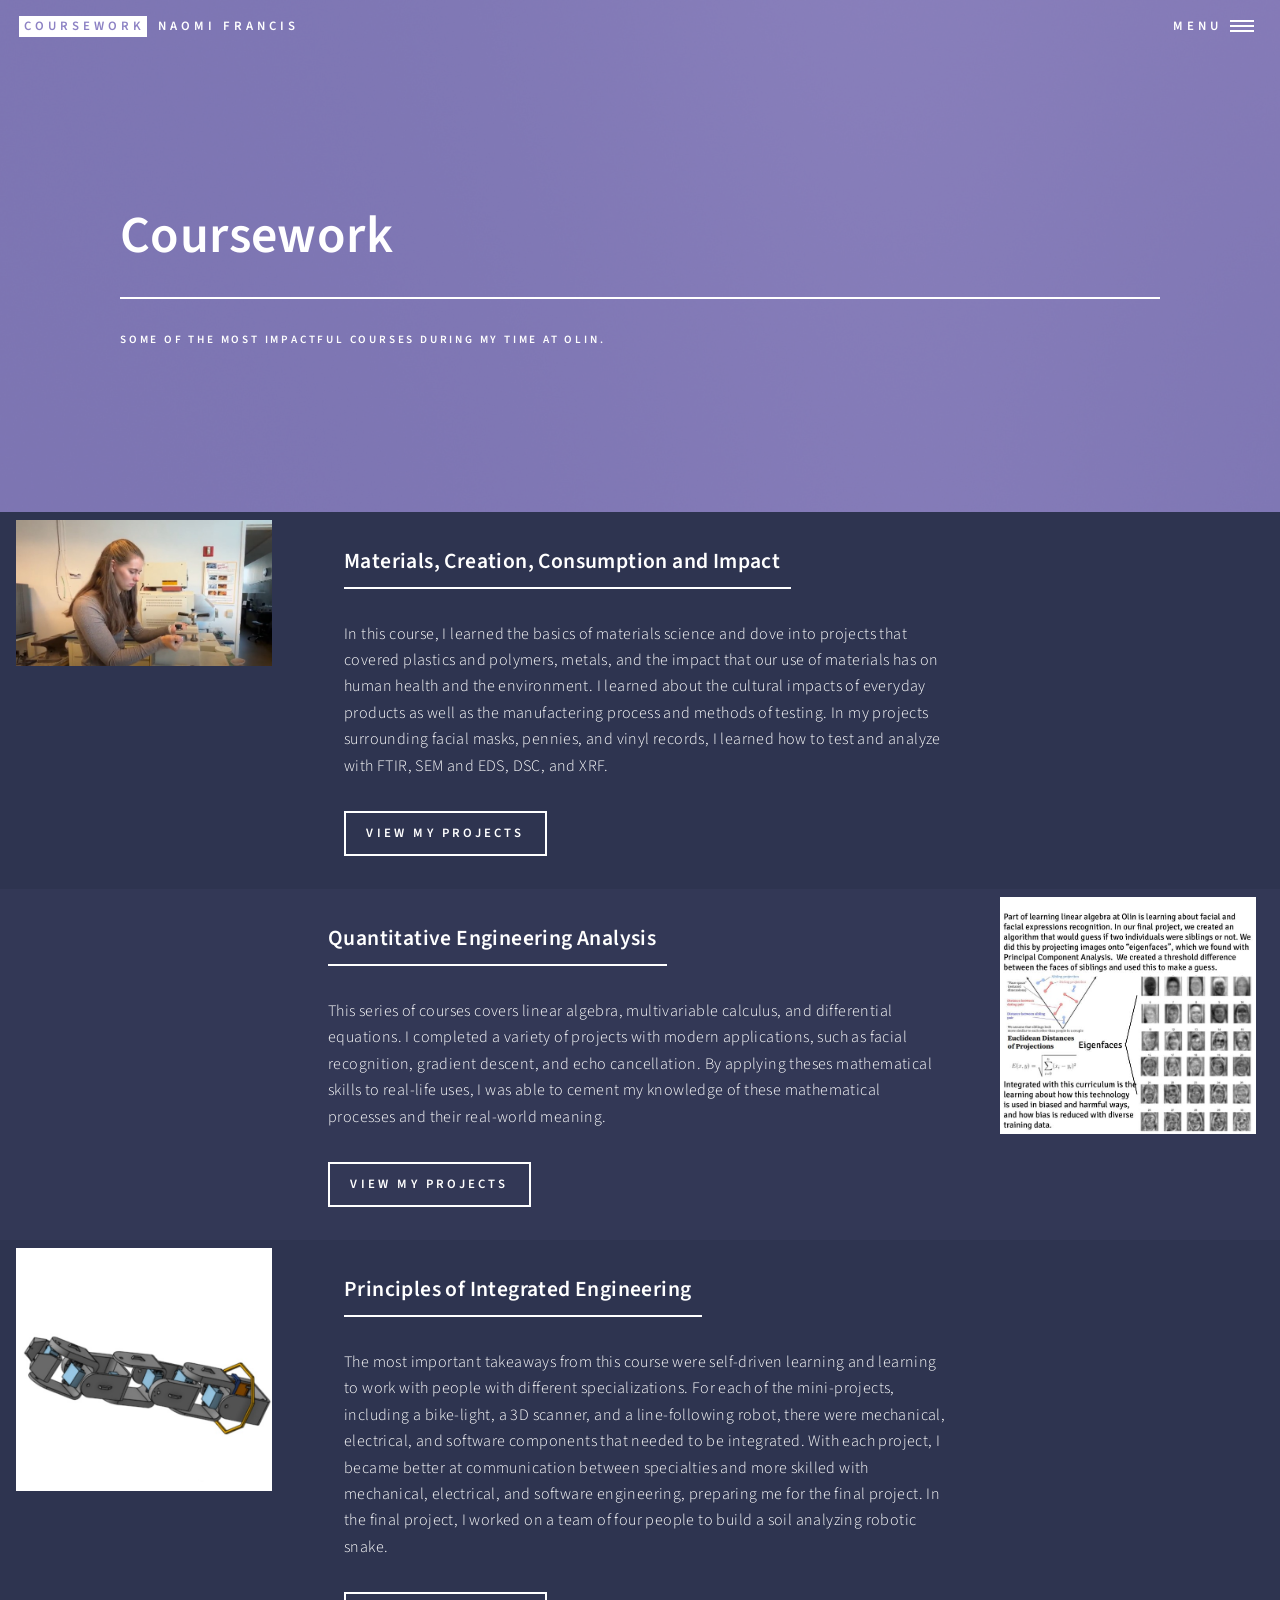
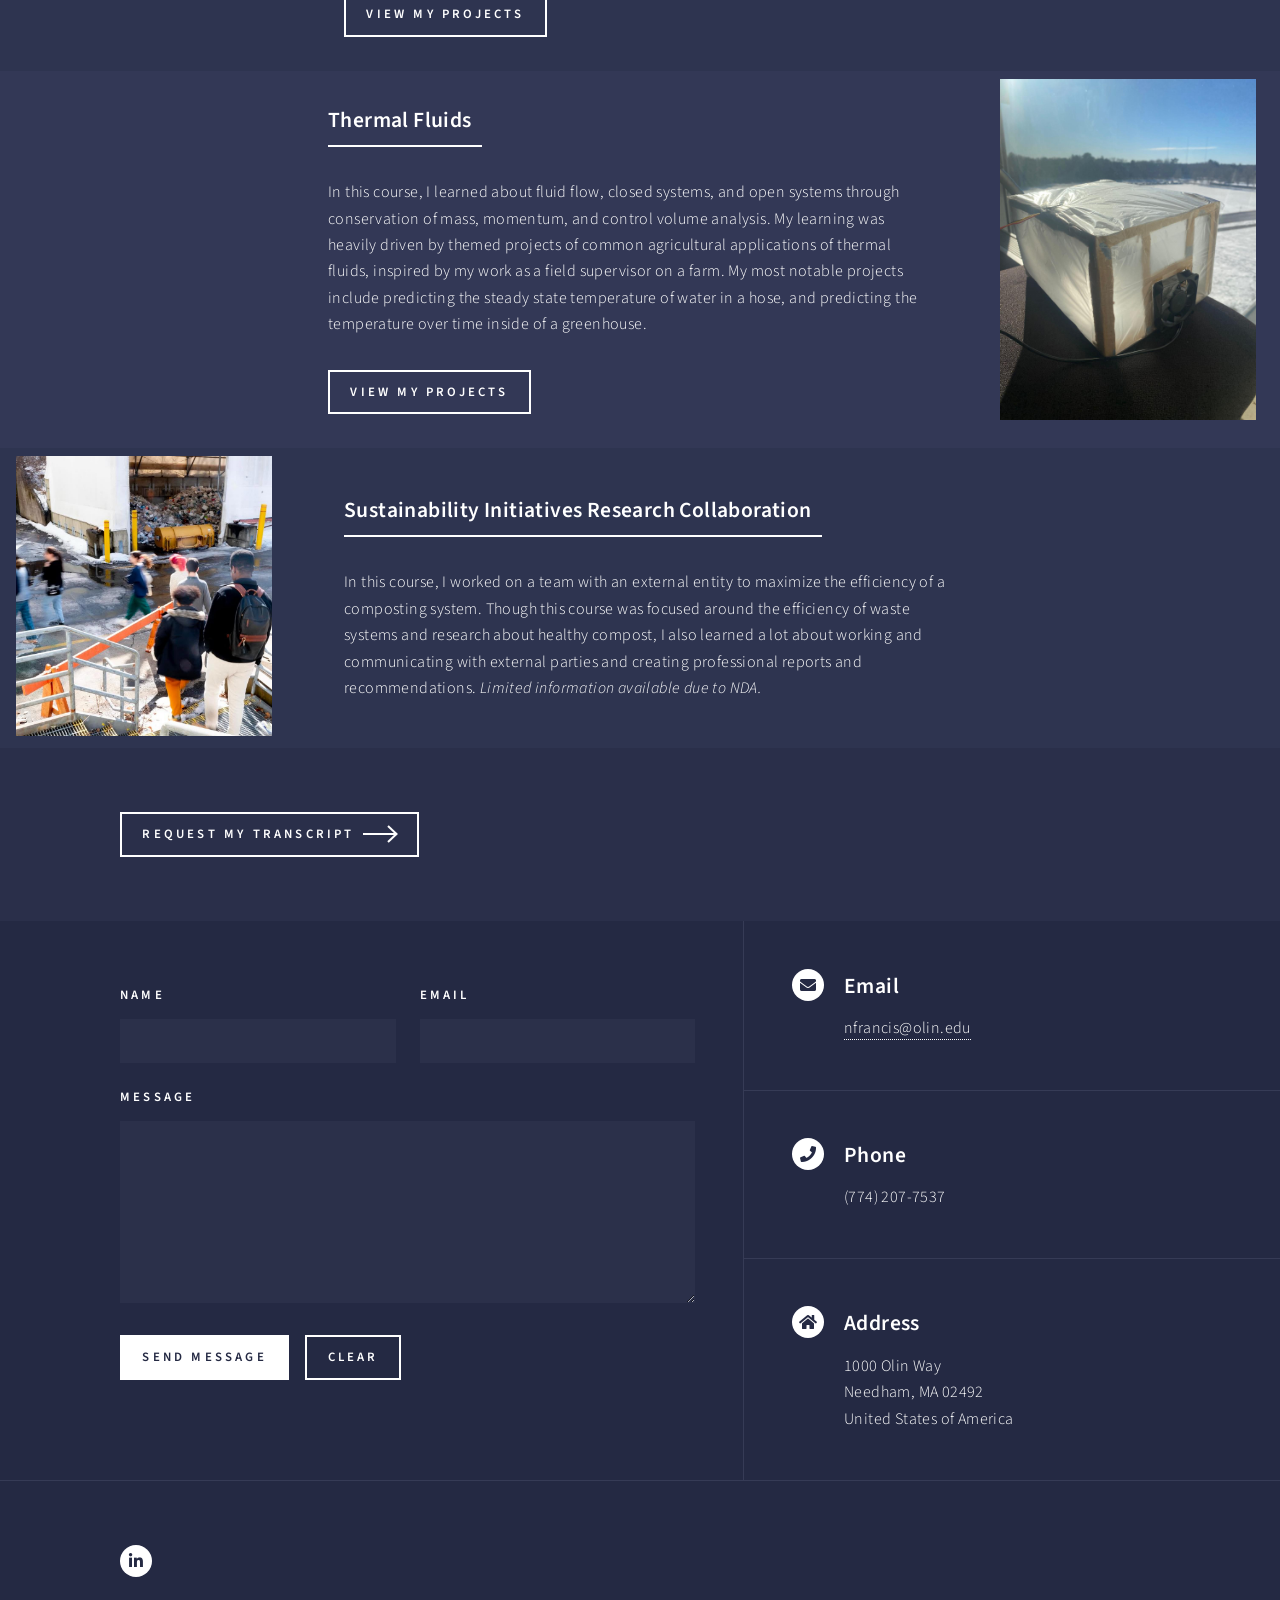
==== commit 92c2c9d5: "Update coursework.html" ====
--- a/coursework.html
+++ b/coursework.html
@@ -49,7 +49,7 @@
 								<h1>Coursework</h1>
 							</header>
 							<div class="content">
-								<p>Some of the most impactful courses throughout my time at Olin.</p>
+								<p>Some of the most impactful courses during my time at Olin.</p>
 							</div>
 						</div>
 					</section>
@@ -226,4 +226,4 @@
 			<script src="assets/js/main.js"></script>
 
 	</body>
-</html>+</html>
